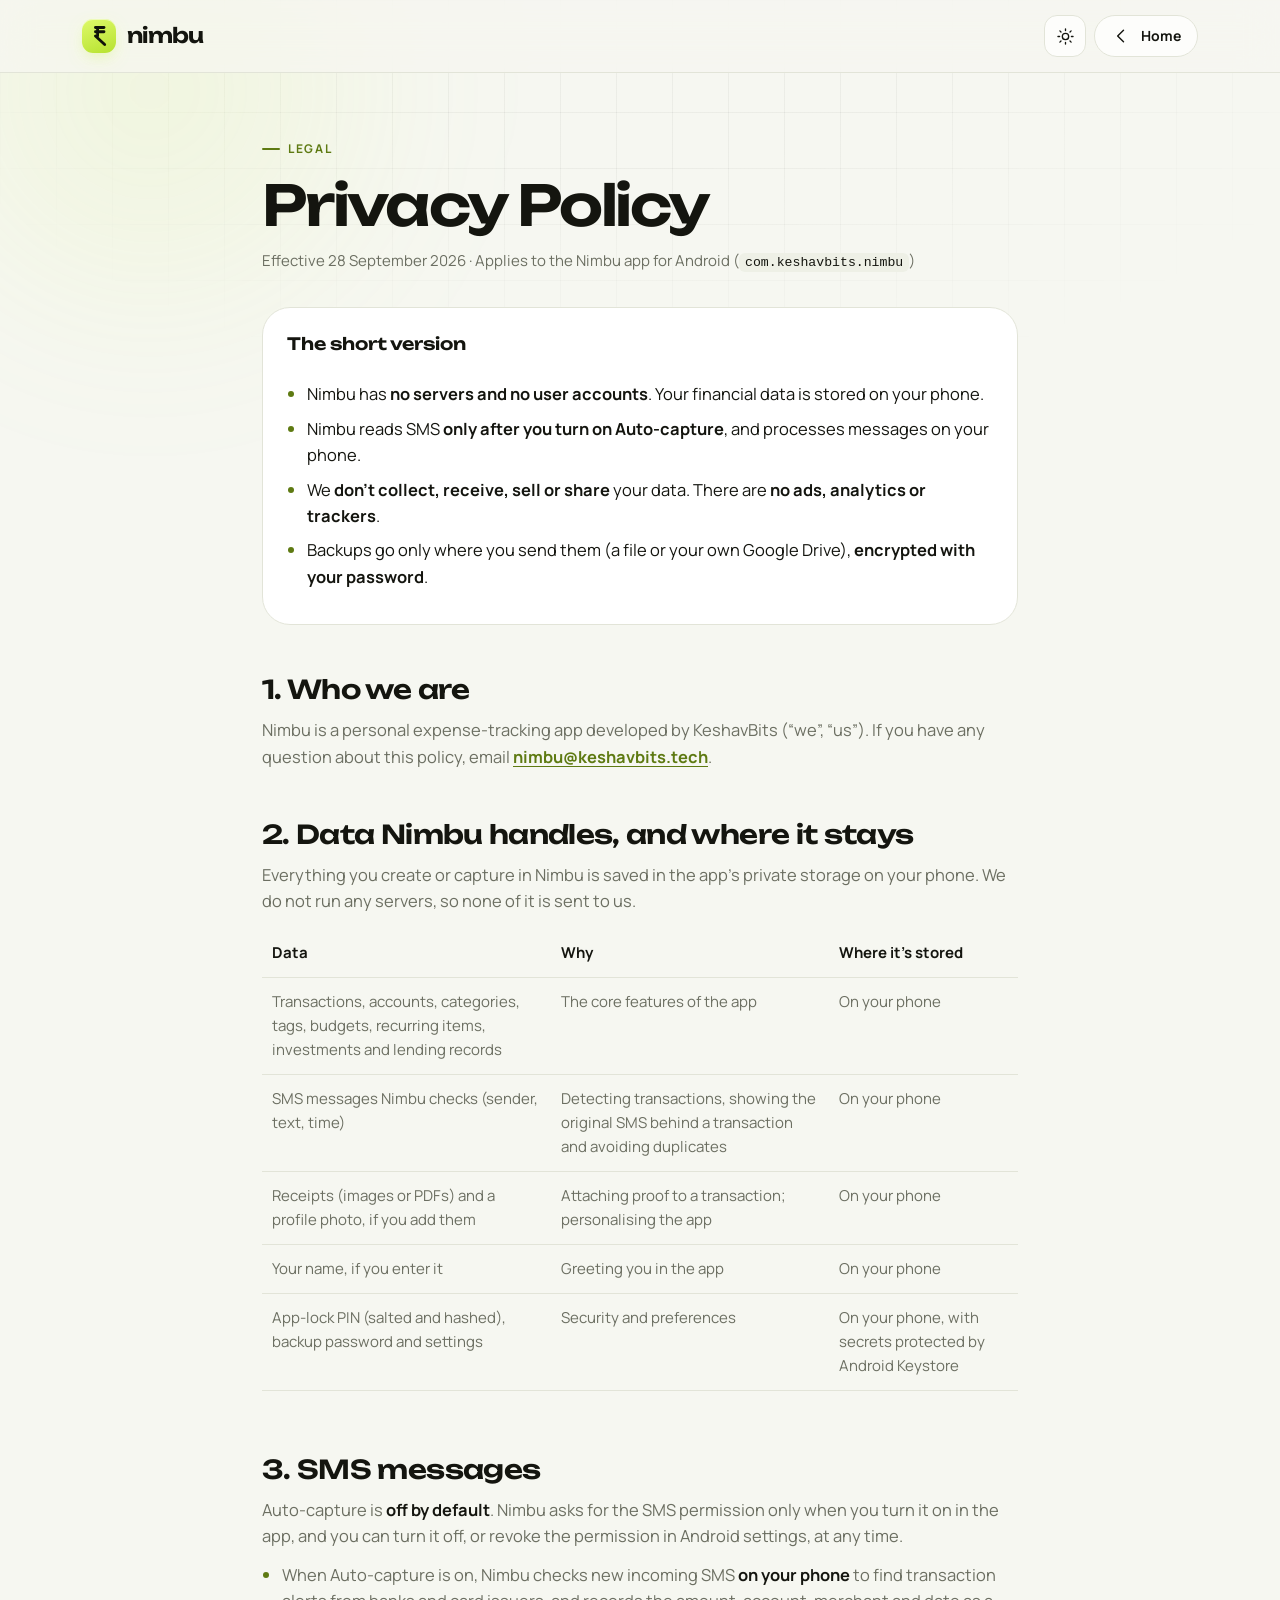
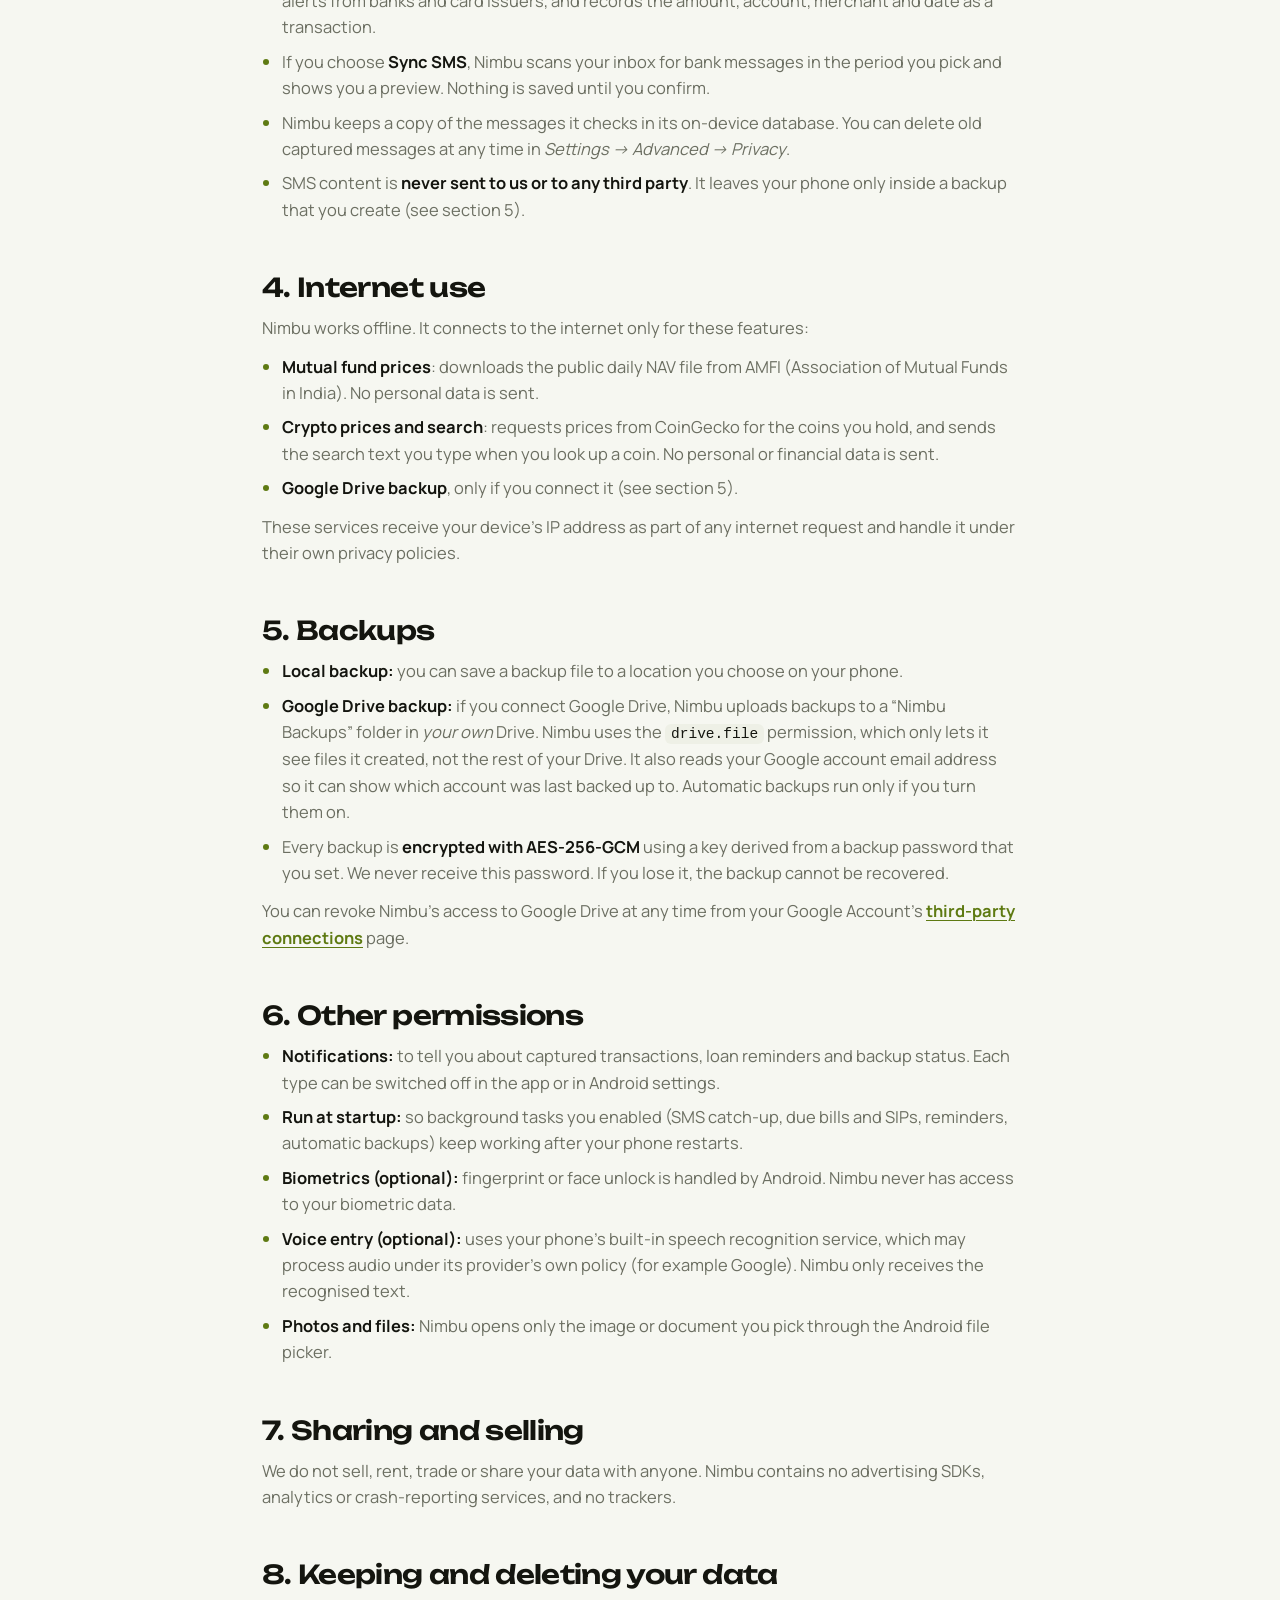
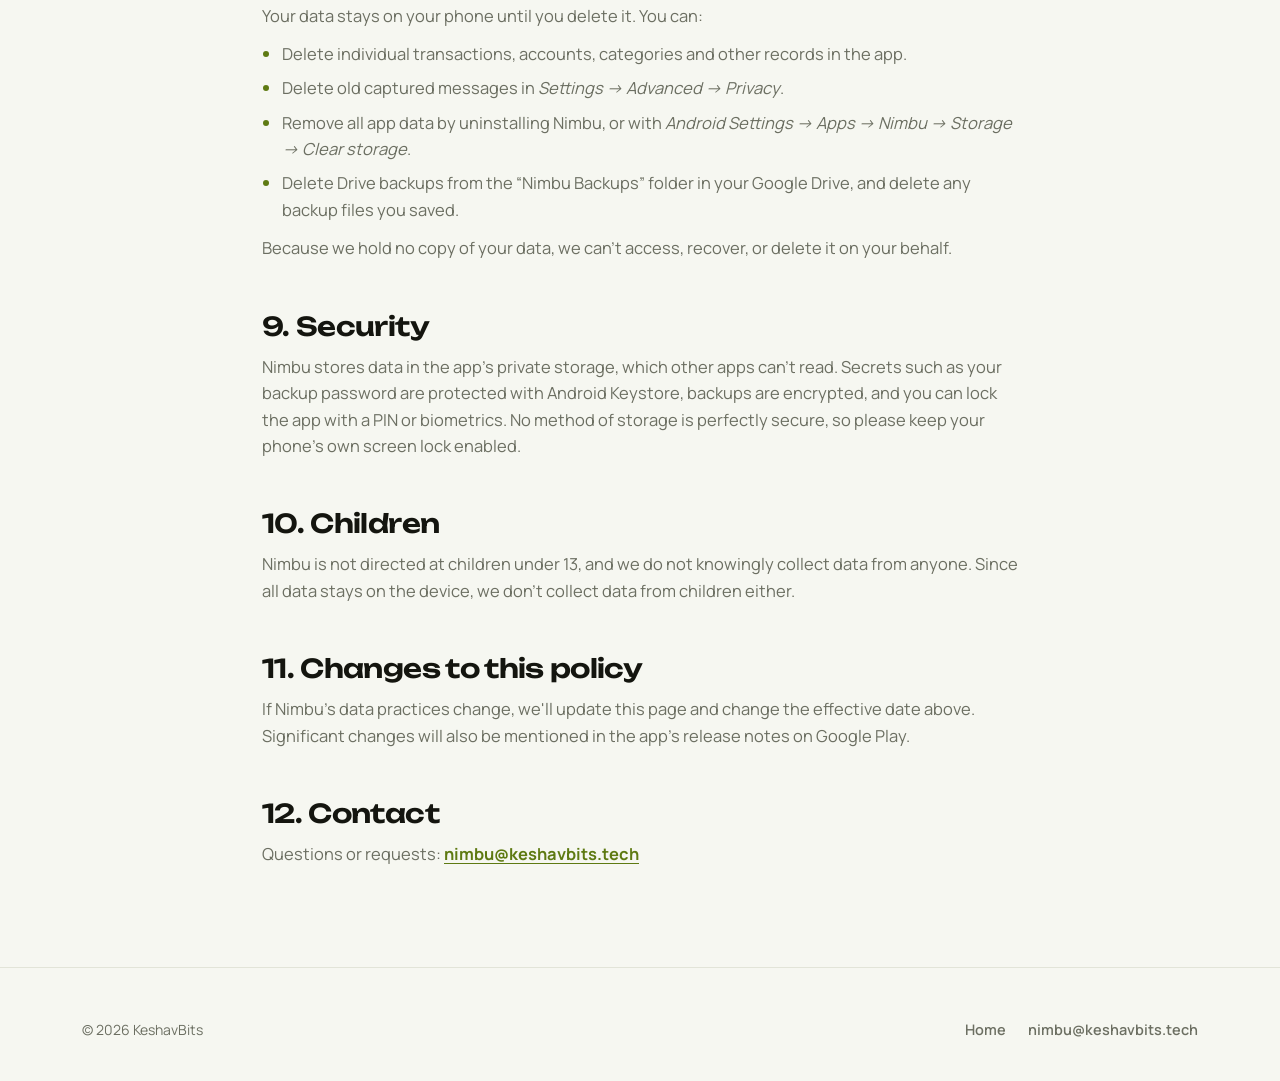
==== privacy/index.html @ 9fda2643 "Nimbu landing page and privacy policy Static Obsidian Lime site for nimbu.keshavbits.tech: animated " ====
<!doctype html>
<html lang="en">
<head>
  <meta charset="utf-8">
  <meta name="viewport" content="width=device-width, initial-scale=1, viewport-fit=cover">
  <title>Privacy Policy — Nimbu</title>
  <meta name="description" content="How the Nimbu expense tracker for Android handles your data: stored on your phone, no servers, no account, no ads or analytics.">
  <meta name="theme-color" content="#070708" media="(prefers-color-scheme: dark)">
  <meta name="theme-color" content="#f6f7f1" media="(prefers-color-scheme: light)">
  <link rel="canonical" href="https://nimbu.keshavbits.tech/privacy/">
  <link rel="icon" href="../assets/img/favicon.svg" type="image/svg+xml">
  <link rel="preload" href="../assets/fonts/unbounded.woff2" as="font" type="font/woff2" crossorigin>
  <link rel="preload" href="../assets/fonts/manrope.woff2" as="font" type="font/woff2" crossorigin>
  <script>try{var t=localStorage.getItem("nimbu-theme");if(t)document.documentElement.dataset.theme=t}catch(e){}</script>
  <link rel="stylesheet" href="../assets/css/site.css">
</head>
<body>
<svg width="0" height="0" style="position:absolute" aria-hidden="true">
  <defs>
    <symbol id="i-rupee" viewBox="31 25 46 62"><g stroke-width="8"><path d="M44 32h24"/><path d="M44 44h24"/><path d="M50 32v24"/><path d="M44 56l26 24"/></g></symbol>
    <symbol id="i-moon" viewBox="0 0 24 24"><path d="M20 14A8 8 0 1 1 10 4a6 6 0 0 0 10 10z"/></symbol>
    <symbol id="i-sun" viewBox="0 0 24 24"><circle cx="12" cy="12" r="4"/><path d="M12 2.5v2M12 19.5v2M4.9 4.9l1.4 1.4M17.7 17.7l1.4 1.4M2.5 12h2M19.5 12h2M4.9 19.1l1.4-1.4M17.7 6.3l1.4-1.4"/></symbol>
    <symbol id="i-back" viewBox="0 0 24 24"><path d="M15 5l-7 7 7 7"/></symbol>
  </defs>
</svg>
<div class="backdrop" aria-hidden="true"><div class="blob b1"></div></div>

<header class="nav scrolled" id="nav">
  <div class="wrap nav-inner">
    <a href="../" class="brand" aria-label="Nimbu home">
      <span class="brand-mark"><svg class="icon" style="color:#10130a"><use href="#i-rupee"/></svg></span>
      nimbu
    </a>
    <div class="nav-actions">
      <button class="icon-btn theme-toggle" id="themeToggle" aria-label="Switch colour theme">
        <svg class="icon i-moon"><use href="#i-moon"/></svg>
        <svg class="icon i-sun"><use href="#i-sun"/></svg>
      </button>
      <a href="../" class="btn btn-ghost nav-back" style="height:42px;padding:0 16px;font-size:14px"><svg class="icon"><use href="#i-back"/></svg>Home</a>
    </div>
  </div>
</header>

<main class="legal">
  <div class="wrap">
    <span class="eyebrow">Legal</span>
    <h1>Privacy Policy</h1>
    <p class="meta-line">Effective 28 September 2026 · Applies to the Nimbu app for Android (<code>com.keshavbits.nimbu</code>)</p>

    <div class="card summary">
      <strong style="font-family:var(--display);font-weight:600">The short version</strong>
      <ul>
        <li>Nimbu has <strong>no servers and no user accounts</strong>. Your financial data is stored on your phone.</li>
        <li>Nimbu reads SMS <strong>only after you turn on Auto-capture</strong>, and processes messages on your phone.</li>
        <li>We <strong>don't collect, receive, sell or share</strong> your data. There are <strong>no ads, analytics or trackers</strong>.</li>
        <li>Backups go only where you send them (a file or your own Google Drive), <strong>encrypted with your password</strong>.</li>
      </ul>
    </div>

    <h2>1. Who we are</h2>
    <p>Nimbu is a personal expense-tracking app developed by KeshavBits (“we”, “us”). If you have any question about this policy, email <a href="mailto:nimbu@keshavbits.tech">nimbu@keshavbits.tech</a>.</p>

    <h2>2. Data Nimbu handles, and where it stays</h2>
    <p>Everything you create or capture in Nimbu is saved in the app's private storage on your phone. We do not run any servers, so none of it is sent to us.</p>
    <div class="table-scroll">
      <table>
        <thead><tr><th>Data</th><th>Why</th><th>Where it's stored</th></tr></thead>
        <tbody>
          <tr><td>Transactions, accounts, categories, tags, budgets, recurring items, investments and lending records</td><td>The core features of the app</td><td>On your phone</td></tr>
          <tr><td>SMS messages Nimbu checks (sender, text, time)</td><td>Detecting transactions, showing the original SMS behind a transaction and avoiding duplicates</td><td>On your phone</td></tr>
          <tr><td>Receipts (images or PDFs) and a profile photo, if you add them</td><td>Attaching proof to a transaction; personalising the app</td><td>On your phone</td></tr>
          <tr><td>Your name, if you enter it</td><td>Greeting you in the app</td><td>On your phone</td></tr>
          <tr><td>App-lock PIN (salted and hashed), backup password and settings</td><td>Security and preferences</td><td>On your phone, with secrets protected by Android Keystore</td></tr>
        </tbody>
      </table>
    </div>

    <h2>3. SMS messages</h2>
    <p>Auto-capture is <strong>off by default</strong>. Nimbu asks for the SMS permission only when you turn it on in the app, and you can turn it off, or revoke the permission in Android settings, at any time.</p>
    <ul>
      <li>When Auto-capture is on, Nimbu checks new incoming SMS <strong>on your phone</strong> to find transaction alerts from banks and card issuers, and records the amount, account, merchant and date as a transaction.</li>
      <li>If you choose <strong>Sync SMS</strong>, Nimbu scans your inbox for bank messages in the period you pick and shows you a preview. Nothing is saved until you confirm.</li>
      <li>Nimbu keeps a copy of the messages it checks in its on-device database. You can delete old captured messages at any time in <em>Settings → Advanced → Privacy</em>.</li>
      <li>SMS content is <strong>never sent to us or to any third party</strong>. It leaves your phone only inside a backup that you create (see section 5).</li>
    </ul>

    <h2>4. Internet use</h2>
    <p>Nimbu works offline. It connects to the internet only for these features:</p>
    <ul>
      <li><strong>Mutual fund prices</strong>: downloads the public daily NAV file from AMFI (Association of Mutual Funds in India). No personal data is sent.</li>
      <li><strong>Crypto prices and search</strong>: requests prices from CoinGecko for the coins you hold, and sends the search text you type when you look up a coin. No personal or financial data is sent.</li>
      <li><strong>Google Drive backup</strong>, only if you connect it (see section 5).</li>
    </ul>
    <p>These services receive your device's IP address as part of any internet request and handle it under their own privacy policies.</p>

    <h2>5. Backups</h2>
    <ul>
      <li><strong>Local backup:</strong> you can save a backup file to a location you choose on your phone.</li>
      <li><strong>Google Drive backup:</strong> if you connect Google Drive, Nimbu uploads backups to a “Nimbu Backups” folder in <em>your own</em> Drive. Nimbu uses the <code>drive.file</code> permission, which only lets it see files it created, not the rest of your Drive. It also reads your Google account email address so it can show which account was last backed up to. Automatic backups run only if you turn them on.</li>
      <li>Every backup is <strong>encrypted with AES-256-GCM</strong> using a key derived from a backup password that you set. We never receive this password. If you lose it, the backup cannot be recovered.</li>
    </ul>
    <p>You can revoke Nimbu's access to Google Drive at any time from your Google Account's <a href="https://myaccount.google.com/connections" rel="noopener">third-party connections</a> page.</p>

    <h2>6. Other permissions</h2>
    <ul>
      <li><strong>Notifications:</strong> to tell you about captured transactions, loan reminders and backup status. Each type can be switched off in the app or in Android settings.</li>
      <li><strong>Run at startup:</strong> so background tasks you enabled (SMS catch-up, due bills and SIPs, reminders, automatic backups) keep working after your phone restarts.</li>
      <li><strong>Biometrics (optional):</strong> fingerprint or face unlock is handled by Android. Nimbu never has access to your biometric data.</li>
      <li><strong>Voice entry (optional):</strong> uses your phone's built-in speech recognition service, which may process audio under its provider's own policy (for example Google). Nimbu only receives the recognised text.</li>
      <li><strong>Photos and files:</strong> Nimbu opens only the image or document you pick through the Android file picker.</li>
    </ul>

    <h2>7. Sharing and selling</h2>
    <p>We do not sell, rent, trade or share your data with anyone. Nimbu contains no advertising SDKs, analytics or crash-reporting services, and no trackers.</p>

    <h2>8. Keeping and deleting your data</h2>
    <p>Your data stays on your phone until you delete it. You can:</p>
    <ul>
      <li>Delete individual transactions, accounts, categories and other records in the app.</li>
      <li>Delete old captured messages in <em>Settings → Advanced → Privacy</em>.</li>
      <li>Remove all app data by uninstalling Nimbu, or with <em>Android Settings → Apps → Nimbu → Storage → Clear storage</em>.</li>
      <li>Delete Drive backups from the “Nimbu Backups” folder in your Google Drive, and delete any backup files you saved.</li>
    </ul>
    <p>Because we hold no copy of your data, we can't access, recover, or delete it on your behalf.</p>

    <h2>9. Security</h2>
    <p>Nimbu stores data in the app's private storage, which other apps can't read. Secrets such as your backup password are protected with Android Keystore, backups are encrypted, and you can lock the app with a PIN or biometrics. No method of storage is perfectly secure, so please keep your phone's own screen lock enabled.</p>

    <h2>10. Children</h2>
    <p>Nimbu is not directed at children under 13, and we do not knowingly collect data from anyone. Since all data stays on the device, we don't collect data from children either.</p>

    <h2>11. Changes to this policy</h2>
    <p>If Nimbu's data practices change, we'll update this page and change the effective date above. Significant changes will also be mentioned in the app's release notes on Google Play.</p>

    <h2>12. Contact</h2>
    <p>Questions or requests: <a href="mailto:nimbu@keshavbits.tech">nimbu@keshavbits.tech</a></p>
  </div>
</main>

<footer class="footer" style="margin-top:60px">
  <div class="wrap footer-inner">
    <p>© 2026 KeshavBits</p>
    <div class="footer-links"><a href="../">Home</a><a href="mailto:nimbu@keshavbits.tech">nimbu@keshavbits.tech</a></div>
  </div>
</footer>
<script>
(() => {
  const root = document.documentElement, sys = matchMedia("(prefers-color-scheme: dark)");
  document.getElementById("themeToggle").addEventListener("click", () => {
    const next = (root.dataset.theme || (sys.matches ? "dark" : "light")) === "dark" ? "light" : "dark";
    root.dataset.theme = next;
    try { localStorage.setItem("nimbu-theme", next); } catch (e) {}
  });
})();
</script>
</body>
</html>
---- assets/css/site.css ----
/* Nimbu — Obsidian Lime site styles.
   Dark is the canonical identity (app prototype tokens); light is derived. */

@font-face {
  font-family: "Unbounded";
  src: url("../fonts/unbounded.woff2") format("woff2");
  font-weight: 200 900;
  font-display: swap;
}
@font-face {
  font-family: "Manrope";
  src: url("../fonts/manrope.woff2") format("woff2");
  font-weight: 200 800;
  font-display: swap;
}

/* ── Tokens ───────────────────────────────────────────────────────────── */
:root {
  color-scheme: dark;
  --bg: #070708;
  --bg-2: #0b0c0e;
  --surface: #131418;
  --surface-2: #1b1d23;
  --line: #262932;
  --text: #f3f4ee;
  --muted: #8b8e82;
  --faint: #5d5f57;
  --lime: #cbf24a;
  --lime-text: #cbf24a;
  --lime-grad-top: #def96a;
  --lime-grad-bottom: #b6e22f;
  --on-lime: #10130a;
  --income: #8ce01e;
  --expense: #ff6b57;
  --blue: #3b82f6;
  --amber: #f5b33c;
  --purple: #a78bfa;
  --teal: #2dd4bf;
  --pink: #f472b6;
  --green: #8ce01e;
  --indigo: #6366f1;
  --hero-ink: #0d0e10;
  --tile-top: #232630;
  --tile-bottom: #14151a;
  --card-glow: rgba(203, 242, 74, 0.08);
  --shadow: 0 30px 80px -30px rgba(0, 0, 0, 0.8);
  --grid-line: rgba(255, 255, 255, 0.035);
  --nav-bg: rgba(7, 7, 8, 0.72);

  --display: "Unbounded", ui-sans-serif, system-ui, sans-serif;
  --body: "Manrope", ui-sans-serif, system-ui, -apple-system, "Segoe UI", sans-serif;

  --r-sm: 12px;
  --r: 20px;
  --r-lg: 28px;
  --max: 1180px;
  --gutter: clamp(16px, 4vw, 32px);
  --ease: cubic-bezier(0.22, 1, 0.36, 1);
  --ease-in-out: cubic-bezier(0.65, 0, 0.35, 1);
}

@media (prefers-color-scheme: light) {
  :root:not([data-theme="dark"]) {
    color-scheme: light;
    --bg: #f6f7f1;
    --bg-2: #eff1e8;
    --surface: #ffffff;
    --surface-2: #eef0e6;
    --line: #e2e4d8;
    --text: #14150f;
    --muted: #6c6f62;
    --faint: #9a9c8e;
    --lime-text: #5e7a12;
    --income: #4c9a0f;
    --expense: #e5493a;
    --tile-top: #ffffff;
    --tile-bottom: #eef0e6;
    --card-glow: rgba(94, 122, 18, 0.07);
    --shadow: 0 30px 70px -34px rgba(40, 48, 20, 0.35);
    --grid-line: rgba(20, 21, 15, 0.045);
    --nav-bg: rgba(246, 247, 241, 0.78);
  }
}
:root[data-theme="light"] {
  color-scheme: light;
  --bg: #f6f7f1;
  --bg-2: #eff1e8;
  --surface: #ffffff;
  --surface-2: #eef0e6;
  --line: #e2e4d8;
  --text: #14150f;
  --muted: #6c6f62;
  --faint: #9a9c8e;
  --lime-text: #5e7a12;
  --income: #4c9a0f;
  --expense: #e5493a;
  --tile-top: #ffffff;
  --tile-bottom: #eef0e6;
  --card-glow: rgba(94, 122, 18, 0.07);
  --shadow: 0 30px 70px -34px rgba(40, 48, 20, 0.35);
  --grid-line: rgba(20, 21, 15, 0.045);
  --nav-bg: rgba(246, 247, 241, 0.78);
}

/* ── Base ─────────────────────────────────────────────────────────────── */
*, *::before, *::after { box-sizing: border-box; }
html { -webkit-text-size-adjust: 100%; scroll-behavior: smooth; scroll-padding-top: 84px; }
body {
  margin: 0;
  background: var(--bg);
  color: var(--text);
  font-family: var(--body);
  font-size: 17px;
  line-height: 1.6;
  -webkit-font-smoothing: antialiased;
  -moz-osx-font-smoothing: grayscale;
  overflow-x: hidden;
  transition: background-color .4s var(--ease), color .4s var(--ease);
}
img, svg { display: block; max-width: 100%; }
a { color: inherit; text-decoration: none; }
button { font: inherit; color: inherit; background: none; border: 0; cursor: pointer; padding: 0; }
:focus-visible { outline: 2px solid var(--lime); outline-offset: 3px; border-radius: 8px; }
::selection { background: var(--lime); color: var(--on-lime); }

.icon { width: 1em; height: 1em; fill: none; stroke: currentColor; stroke-width: 1.7; stroke-linecap: round; stroke-linejoin: round; flex: none; }
.num { font-variant-numeric: tabular-nums; font-feature-settings: "tnum"; }
.sr-only { position: absolute; width: 1px; height: 1px; overflow: hidden; clip: rect(0 0 0 0); white-space: nowrap; }

.wrap { width: 100%; max-width: var(--max); margin: 0 auto; padding: 0 var(--gutter); }

h1, h2, h3 { font-family: var(--display); font-weight: 600; letter-spacing: -0.03em; line-height: 1.08; margin: 0; }
h2 { font-size: clamp(30px, 4.6vw, 54px); }
h3 { font-size: clamp(18px, 1.7vw, 21px); letter-spacing: -0.02em; line-height: 1.25; }
p { margin: 0; }
.lede { color: var(--muted); font-size: clamp(16px, 1.5vw, 19px); max-width: 60ch; }
.accent { color: var(--lime-text); }

.eyebrow {
  display: inline-flex; align-items: center; gap: 8px;
  font-size: 12px; font-weight: 700; letter-spacing: .14em; text-transform: uppercase;
  color: var(--lime-text);
}
.eyebrow::before { content: ""; width: 18px; height: 2px; border-radius: 2px; background: currentColor; }

.section { position: relative; padding: clamp(80px, 11vw, 150px) 0; }
.section-head { display: grid; gap: 18px; margin-bottom: clamp(40px, 6vw, 72px); max-width: 760px; }
.section-head.center { margin-left: auto; margin-right: auto; text-align: center; justify-items: center; }

/* Ambient backdrop */
.backdrop { position: fixed; inset: 0; z-index: -1; pointer-events: none; overflow: hidden; }
.backdrop::before {
  content: ""; position: absolute; inset: 0;
  background-image: linear-gradient(var(--grid-line) 1px, transparent 1px), linear-gradient(90deg, var(--grid-line) 1px, transparent 1px);
  background-size: 56px 56px;
  mask-image: radial-gradient(ellipse 80% 60% at 50% 0%, #000 30%, transparent 75%);
}
.blob { position: absolute; border-radius: 50%; filter: blur(90px); opacity: .5; will-change: transform; }
.blob.b1 { width: 620px; height: 620px; left: -160px; top: -220px; background: radial-gradient(circle, rgba(203,242,74,.30), transparent 65%); animation: drift1 22s var(--ease-in-out) infinite alternate; }
.blob.b2 { width: 520px; height: 520px; right: -180px; top: 120px; background: radial-gradient(circle, rgba(140,224,30,.18), transparent 65%); animation: drift2 26s var(--ease-in-out) infinite alternate; }
:root[data-theme="light"] .blob { opacity: .55; }
@keyframes drift1 { to { transform: translate(120px, 80px) scale(1.1); } }
@keyframes drift2 { to { transform: translate(-100px, 140px) scale(.92); } }

/* ── Buttons ──────────────────────────────────────────────────────────── */
.btn {
  position: relative; display: inline-flex; align-items: center; justify-content: center; gap: 10px;
  height: 54px; padding: 0 26px; border-radius: 999px;
  font-weight: 700; font-size: 16px; white-space: nowrap;
  transition: transform .35s var(--ease), box-shadow .35s var(--ease), background-color .3s, border-color .3s;
}
.btn .icon { font-size: 20px; }
.btn-primary {
  background: linear-gradient(180deg, var(--lime-grad-top), var(--lime-grad-bottom));
  color: var(--on-lime);
  box-shadow: 0 10px 30px -10px rgba(203, 242, 74, .55), inset 0 1px 0 rgba(255,255,255,.5);
}
.btn-primary:hover { transform: translateY(-2px); box-shadow: 0 18px 44px -12px rgba(203, 242, 74, .7), inset 0 1px 0 rgba(255,255,255,.5); }
.btn-ghost { border: 1px solid var(--line); background: color-mix(in srgb, var(--surface) 70%, transparent); }
.btn-ghost:hover { border-color: color-mix(in srgb, var(--lime) 50%, var(--line)); transform: translateY(-2px); }

.play-badge { height: 60px; padding: 0 22px 0 18px; gap: 12px; text-align: left; }
.play-badge .pb-text { display: grid; line-height: 1.1; }
.play-badge .pb-small { font-size: 11px; font-weight: 600; letter-spacing: .06em; text-transform: uppercase; opacity: .72; }
.play-badge .pb-big { font-family: var(--display); font-size: 16px; font-weight: 600; letter-spacing: -.01em; }
.play-badge .icon { font-size: 26px; stroke-width: 1.5; }

/* ── Nav ──────────────────────────────────────────────────────────────── */
.nav {
  position: fixed; inset: 0 0 auto 0; z-index: 50;
  transition: background-color .35s, border-color .35s, backdrop-filter .35s;
  border-bottom: 1px solid transparent;
}
.nav.scrolled { background: var(--nav-bg); backdrop-filter: saturate(160%) blur(18px); -webkit-backdrop-filter: saturate(160%) blur(18px); border-color: var(--line); }
.nav-inner { height: 72px; display: flex; align-items: center; justify-content: space-between; gap: 16px; }
.brand { display: inline-flex; align-items: center; gap: 11px; font-family: var(--display); font-weight: 600; font-size: 21px; letter-spacing: -.03em; }
.brand-mark { width: 34px; height: 34px; border-radius: 11px; display: grid; place-items: center; background: linear-gradient(160deg, var(--lime-grad-top), var(--lime-grad-bottom)); box-shadow: 0 6px 18px -6px rgba(203,242,74,.6), inset 0 1px 0 rgba(255,255,255,.55); }
.brand-mark svg { width: 22px; height: 22px; }
.nav-links { display: flex; align-items: center; gap: 6px; }
.nav-links a { padding: 8px 14px; border-radius: 999px; color: var(--muted); font-weight: 600; font-size: 15px; transition: color .25s, background-color .25s; }
.nav-links a:hover { color: var(--text); background: var(--surface); }
.nav-actions { display: flex; align-items: center; gap: 8px; }
.icon-btn { width: 42px; height: 42px; border-radius: 13px; display: grid; place-items: center; border: 1px solid var(--line); background: color-mix(in srgb, var(--surface) 70%, transparent); transition: border-color .25s, transform .25s var(--ease); }
.icon-btn:hover { border-color: color-mix(in srgb, var(--lime) 45%, var(--line)); }
.icon-btn .icon { font-size: 19px; }
.theme-toggle .i-sun { display: none; }
:root[data-theme="light"] .theme-toggle .i-sun { display: block; }
:root[data-theme="light"] .theme-toggle .i-moon { display: none; }
@media (prefers-color-scheme: light) {
  :root:not([data-theme="dark"]) .theme-toggle .i-sun { display: block; }
  :root:not([data-theme="dark"]) .theme-toggle .i-moon { display: none; }
}
.nav-cta { height: 42px; padding: 0 18px; font-size: 14px; }
.menu-btn { display: none; }
.mobile-menu {
  position: fixed; inset: 72px 0 auto 0; z-index: 49;
  background: var(--nav-bg); backdrop-filter: blur(20px); -webkit-backdrop-filter: blur(20px);
  border-bottom: 1px solid var(--line);
  padding: 8px var(--gutter) 22px;
  display: grid; gap: 4px;
  transform: translateY(-12px); opacity: 0; visibility: hidden;
  transition: transform .35s var(--ease), opacity .3s, visibility 0s .35s;
}
.mobile-menu.open { transform: none; opacity: 1; visibility: visible; transition: transform .35s var(--ease), opacity .3s; }
.mobile-menu a { padding: 14px 4px; font-family: var(--display); font-size: 20px; font-weight: 500; border-bottom: 1px solid var(--line); }
.mobile-menu a:last-child { border: 0; }

/* ── Hero ─────────────────────────────────────────────────────────────── */
.hero { position: relative; overflow-x: clip; padding: clamp(120px, 16vw, 170px) 0 clamp(60px, 8vw, 110px); }
.hero-grid { display: grid; grid-template-columns: 1.15fr .85fr; gap: clamp(32px, 5vw, 72px); align-items: center; }
.hero-copy { display: grid; gap: 26px; justify-items: start; }
.pill {
  display: inline-flex; align-items: center; gap: 10px;
  padding: 6px 14px 6px 6px; border-radius: 999px;
  border: 1px solid var(--line); background: color-mix(in srgb, var(--surface) 75%, transparent);
  font-size: 14px; font-weight: 600; color: var(--muted);
}
.pill b { display: inline-flex; align-items: center; gap: 6px; padding: 4px 10px; border-radius: 999px; background: var(--lime); color: var(--on-lime); font-size: 12px; letter-spacing: .03em; }
.pulse-dot { width: 7px; height: 7px; border-radius: 50%; background: var(--on-lime); position: relative; }
.pulse-dot::after { content: ""; position: absolute; inset: 0; border-radius: 50%; background: var(--on-lime); animation: ping 1.8s var(--ease) infinite; }
@keyframes ping { 0% { transform: scale(1); opacity: .7; } 100% { transform: scale(2.6); opacity: 0; } }

.hero h1 { font-size: clamp(38px, 5.4vw, 70px); letter-spacing: -0.045em; line-height: 1.02; }
.hero h1 .line { display: block; overflow: hidden; padding-bottom: .06em; }
.hero h1 .line > span { display: inline-block; transform: translateY(105%); animation: rise 1s var(--ease) forwards; }
.hero h1 .line:nth-child(2) > span { animation-delay: .1s; }
.hero h1 .line:nth-child(3) > span { animation-delay: .2s; }
@keyframes rise { to { transform: none; } }
.hl {
  position: relative; color: var(--on-lime); padding: 0 .12em; margin: 0 -.04em; white-space: nowrap;
  background: linear-gradient(180deg, var(--lime-grad-top), var(--lime-grad-bottom)) no-repeat;
  background-size: 0% 100%; border-radius: .14em;
  animation: hl-sweep .9s .75s var(--ease) forwards;
  color: var(--text);
}
@keyframes hl-sweep { to { background-size: 100% 100%; color: var(--on-lime); } }
.hero .lede { font-size: clamp(17px, 1.6vw, 20px); }
.fade-up { opacity: 0; transform: translateY(18px); animation: fadeUp .9s var(--ease) forwards; }
.d1 { animation-delay: .35s; } .d2 { animation-delay: .5s; } .d3 { animation-delay: .65s; } .d4 { animation-delay: .8s; }
@keyframes fadeUp { to { opacity: 1; transform: none; } }
.hero-ctas { display: flex; flex-wrap: wrap; gap: 12px; }
.trust { display: flex; flex-wrap: wrap; gap: 10px 22px; color: var(--muted); font-size: 14px; font-weight: 600; }
.trust span { display: inline-flex; align-items: center; gap: 8px; }
.trust .icon { color: var(--lime-text); font-size: 17px; }

/* Hero stage */
.stage { position: relative; display: grid; place-items: center; min-height: 640px; perspective: 1400px; }
.stage-glow { position: absolute; width: 90%; aspect-ratio: 1; border-radius: 50%; background: radial-gradient(circle, rgba(203,242,74,.28), rgba(203,242,74,.06) 45%, transparent 68%); filter: blur(10px); animation: breathe 6s var(--ease-in-out) infinite; }
@keyframes breathe { 50% { transform: scale(1.07); opacity: .8; } }
.ring { position: absolute; border-radius: 50%; border: 1px dashed color-mix(in srgb, var(--lime) 22%, transparent); }
.ring.r1 { width: 104%; aspect-ratio: 1; animation: spin 60s linear infinite; }
.ring.r2 { width: 78%; aspect-ratio: 1; border-style: solid; border-color: color-mix(in srgb, var(--lime) 10%, transparent); }
@keyframes spin { to { transform: rotate(360deg); } }

/* ── Phone frame ──────────────────────────────────────────────────────── */
.phone {
  --pw: 318px;
  position: relative; width: var(--pw); aspect-ratio: 9 / 19.5;
  border-radius: calc(var(--pw) * .15);
  padding: calc(var(--pw) * .032);
  background: linear-gradient(145deg, #2a2d35, #0c0d10 40%, #1e2026);
  box-shadow: 0 0 0 1px rgba(255,255,255,.08), inset 0 0 0 1px rgba(255,255,255,.05), 0 50px 100px -30px rgba(0,0,0,.75), 0 30px 60px -40px rgba(203,242,74,.35);
}
.phone::before { /* side button */
  content: ""; position: absolute; right: -3px; top: 22%; width: 3px; height: 9%; border-radius: 0 3px 3px 0; background: #25272e;
}
.screen { position: relative; width: 100%; height: 100%; border-radius: calc(var(--pw) * .12); overflow: hidden; background: #070708; isolation: isolate; }
.screen img { width: 100%; height: 100%; object-fit: cover; object-position: top; }
.cam { position: absolute; top: 2.1%; left: 50%; width: 3.4%; aspect-ratio: 1; transform: translateX(-50%); border-radius: 50%; background: #000; box-shadow: 0 0 0 2px #111; z-index: 20; }

/* The live app mock inside the hero phone — always the dark app look */
.app {
  --a-bg: #070708; --a-surface: #131418; --a-surface2: #1b1d23; --a-line: #262932; --a-text: #f3f4ee; --a-muted: #8b8e82;
  position: absolute; inset: 0; color: var(--a-text); background: var(--a-bg);
  font-family: var(--body); font-size: 12px; line-height: 1.35;
  padding: 44px 14px 0; display: flex; flex-direction: column; gap: 10px;
}
.app > * { flex-shrink: 0; }
.app-status { position: absolute; top: 0; left: 0; right: 0; height: 36px; padding: 0 22px; display: flex; align-items: center; justify-content: space-between; font-size: 11px; font-weight: 700; }
.app-status .sb-icons { display: flex; gap: 5px; align-items: center; }
.app-status .icon { font-size: 13px; }
.app-head { display: flex; align-items: center; justify-content: space-between; }
.app-head small { display: block; color: var(--a-muted); font-size: 10.5px; font-weight: 600; }
.app-head strong { font-family: var(--display); font-size: 15px; font-weight: 600; letter-spacing: -.02em; }
.app-avatar { width: 32px; height: 32px; border-radius: 50%; display: grid; place-items: center; font-family: var(--display); font-weight: 700; font-size: 13px; color: #10130a; background: linear-gradient(160deg, #def96a, #a9ce2a); }
.app-hero {
  position: relative; overflow: hidden; border-radius: 20px; padding: 14px 14px 16px;
  background: radial-gradient(120% 90% at 100% 0%, rgba(203,242,74,.35), transparent 55%), #0d0e10;
  border: 1px solid rgba(203,242,74,.18);
}
.app-hero .ah-top { display: flex; justify-content: space-between; align-items: center; }
.app-hero .ah-label { font-size: 9.5px; font-weight: 800; letter-spacing: .12em; color: rgba(243,244,238,.6); }
.app-seg { display: flex; gap: 2px; padding: 2px; border-radius: 999px; background: rgba(255,255,255,.07); font-size: 9px; font-weight: 800; }
.app-seg span { padding: 3px 7px; border-radius: 999px; color: rgba(243,244,238,.55); }
.app-seg span.on { background: #cbf24a; color: #10130a; }
.app-hero .ah-amt { font-family: var(--display); font-weight: 600; font-size: 28px; letter-spacing: -.03em; margin-top: 8px; color: #cbf24a; }
.app-hero .ah-sub { font-size: 10px; color: rgba(243,244,238,.55); margin-top: 2px; }
.app-hero .ah-sub b { color: #8ce01e; }
.app-tiles { display: grid; grid-template-columns: 1fr 1fr; gap: 8px; }
.app-tile { border-radius: 16px; background: var(--a-surface); padding: 10px 11px; border: 1px solid var(--a-line); }
.app-tile small { display: block; font-size: 9.5px; color: var(--a-muted); font-weight: 700; }
.app-tile strong { font-family: var(--display); font-size: 14px; font-weight: 600; letter-spacing: -.02em; }
.app-tile.inc strong { color: #8ce01e; }
.app-section { display: flex; justify-content: space-between; align-items: baseline; margin-top: 2px; }
.app-section b { font-family: var(--display); font-weight: 600; font-size: 12.5px; }
.app-section span { color: #cbf24a; font-size: 10.5px; font-weight: 700; }
.app-list { border-radius: 18px; background: var(--a-surface); border: 1px solid var(--a-line); padding: 2px 10px; }
.row-wrap { display: grid; grid-template-rows: 1fr; transition: grid-template-rows .6s var(--ease); }
.row-wrap.entering { grid-template-rows: 0fr; }
.row-wrap.leaving { grid-template-rows: 0fr; }
.row-wrap > .app-row { overflow: hidden; min-height: 0; }
.app-row { display: flex; align-items: center; gap: 10px; padding: 9px 0; border-bottom: 1px solid var(--a-line); transition: background-color .8s, opacity .5s; }
.row-wrap:last-child .app-row { border-bottom: 0; }
.row-wrap.leaving .app-row { opacity: 0; }
.row-wrap.fresh .app-row { animation: rowFlash 1.8s var(--ease); }
@keyframes rowFlash { 0%, 30% { background: rgba(203,242,74,.10); } 100% { background: transparent; } }
.app-row .meta { flex: 1; min-width: 0; }
.app-row .meta b { display: block; font-size: 12px; font-weight: 700; white-space: nowrap; overflow: hidden; text-overflow: ellipsis; }
.app-row .meta small { display: flex; align-items: center; gap: 5px; color: var(--a-muted); font-size: 10px; margin-top: 2px; }
.app-row .amt { text-align: right; font-family: var(--display); font-weight: 600; font-size: 12px; letter-spacing: -.02em; }
.app-row .amt small { display: block; font-family: var(--body); color: var(--a-muted); font-size: 9.5px; font-weight: 600; letter-spacing: 0; margin-top: 2px; }
.amt.exp { color: var(--a-text); }
.amt.inc { color: #8ce01e; }
.auto-badge { display: inline-flex; align-items: center; gap: 3px; padding: 1px 5px; border-radius: 6px; background: rgba(203,242,74,.14); color: #cbf24a; font-size: 8.5px; font-weight: 800; letter-spacing: .04em; }
.auto-badge .icon { font-size: 9px; stroke-width: 2.2; }
.app-nav { margin-top: auto; height: 58px; display: grid; grid-template-columns: repeat(5, 1fr); align-items: center; border-top: 1px solid var(--a-line); background: #070708; margin-left: -14px; margin-right: -14px; padding: 0 6px 6px; }
.app-nav span { display: grid; justify-items: center; gap: 2px; color: #5d5f57; font-size: 8.5px; font-weight: 700; }
.app-nav span.on { color: #cbf24a; }
.app-nav .icon { font-size: 16px; }
.app-nav .fab { width: 40px; height: 40px; border-radius: 14px; place-items: center; place-self: center; color: #10130a; background: linear-gradient(180deg, #def96a, #b6e22f); box-shadow: 0 8px 20px -6px rgba(203,242,74,.7); transform: translateY(-10px); }
.app-nav .fab .icon { font-size: 20px; stroke-width: 2.2; }

/* SMS notification that drops in */
.notif {
  position: absolute; left: 10px; right: 10px; top: 34px; z-index: 10;
  border-radius: 18px; padding: 10px 12px;
  background: rgba(38, 41, 50, .82); backdrop-filter: blur(14px); -webkit-backdrop-filter: blur(14px);
  border: 1px solid rgba(255,255,255,.08);
  box-shadow: 0 16px 36px -12px rgba(0,0,0,.8);
  color: #f3f4ee; font-size: 11px; line-height: 1.4;
  transform: translateY(-140%); opacity: 0;
}
.notif.show { animation: notifIn .7s var(--ease) forwards; }
.notif.absorb { animation: notifOut .7s var(--ease-in-out) forwards; }
@keyframes notifIn { from { transform: translateY(-140%); opacity: 0; } to { transform: none; opacity: 1; } }
@keyframes notifOut { 0% { transform: none; opacity: 1; filter: none; } 100% { transform: translateY(var(--absorb-y, 240px)) scale(.6); opacity: 0; filter: blur(4px); } }
.notif-head { display: flex; align-items: center; gap: 7px; font-size: 10px; color: rgba(243,244,238,.62); font-weight: 700; margin-bottom: 3px; }
.notif-app { width: 16px; height: 16px; border-radius: 5px; display: grid; place-items: center; background: #3b82f6; color: #fff; }
.notif-app .icon { font-size: 10px; stroke-width: 2.2; }
.notif-head time { margin-left: auto; font-weight: 600; }
.notif b { font-weight: 800; }
.notif .body { color: rgba(243,244,238,.86); display: -webkit-box; -webkit-line-clamp: 3; -webkit-box-orient: vertical; overflow: hidden; }
.scan-line { position: absolute; left: 0; right: 0; height: 2px; top: 0; background: linear-gradient(90deg, transparent, #cbf24a, transparent); opacity: 0; box-shadow: 0 0 12px #cbf24a; }
.notif.scanning .scan-line { animation: scan 0.9s var(--ease-in-out) forwards; }
@keyframes scan { 0% { top: 0; opacity: 0; } 15% { opacity: 1; } 85% { opacity: 1; } 100% { top: 100%; opacity: 0; } }
.notif .tok { border-radius: 4px; transition: background-color .3s, color .3s, box-shadow .3s; }
.notif.scanning .tok.t-amt { background: rgba(203,242,74,.22); color: #cbf24a; box-shadow: 0 0 0 2px rgba(203,242,74,.22); }
.notif.scanning .tok.t-acc { background: rgba(59,130,246,.25); color: #9cc2ff; box-shadow: 0 0 0 2px rgba(59,130,246,.25); transition-delay: .2s; }
.notif.scanning .tok.t-who { background: rgba(245,179,60,.25); color: #ffd48a; box-shadow: 0 0 0 2px rgba(245,179,60,.25); transition-delay: .4s; }

/* Glossy candy tile (app GlossyTile) */
.tile {
  --t: var(--lime); --s: 38px;
  position: relative; flex: none; width: var(--s); height: var(--s); border-radius: calc(var(--s) * .33);
  display: grid; place-items: center; color: #fff; overflow: hidden;
  background: linear-gradient(135deg, color-mix(in srgb, var(--t) 62%, #101116), color-mix(in srgb, var(--t) 20%, #101116));
  box-shadow: 0 5px 16px -5px color-mix(in srgb, var(--t) 70%, transparent);
}
.tile::after { content: ""; position: absolute; inset: 0; background: linear-gradient(180deg, rgba(255,255,255,.22), transparent 50%, rgba(0,0,0,.22)); }
.tile .icon { position: relative; z-index: 1; font-size: calc(var(--s) * .48); }
.tile.sm { --s: 30px; }
.tile.lg { --s: 50px; }
.tile.xl { --s: 60px; }

/* Floating chips around the hero phone */
.float {
  position: absolute; z-index: 5;
  display: flex; align-items: center; gap: 10px;
  padding: 10px 14px 10px 10px; border-radius: 18px;
  background: color-mix(in srgb, var(--surface) 88%, transparent);
  border: 1px solid var(--line);
  backdrop-filter: blur(14px); -webkit-backdrop-filter: blur(14px);
  box-shadow: var(--shadow);
  font-size: 13px; font-weight: 600; white-space: nowrap;
  opacity: 0; animation: fadeUp .9s var(--ease) forwards;
}
.float small { display: block; color: var(--muted); font-size: 11px; font-weight: 600; }
.float b { font-weight: 800; }
.float-inner { display: flex; align-items: center; gap: 10px; animation: bob 6s var(--ease-in-out) infinite; }
@keyframes bob { 50% { transform: translateY(-8px); } }
.float.f1 { top: 3%; left: calc(50% - 310px); animation-delay: 1.1s; }
.float.f2 { top: 78%; left: calc(50% + 110px); animation-delay: 1.3s; }
.float.f2 .float-inner { animation-delay: -2s; }
.float.f3 { top: 50%; left: calc(50% - 330px); animation-delay: 1.5s; }
.float.f3 .float-inner { animation-delay: -4s; }
.mini-donut { width: 38px; height: 38px; }

/* ── Bank marquee ─────────────────────────────────────────────────────── */
.banks { padding: 10px 0 30px; }
.banks-label { text-align: center; color: var(--muted); font-size: 13px; font-weight: 700; letter-spacing: .12em; text-transform: uppercase; margin-bottom: 22px; }
.banks-label b { color: var(--lime-text); }
.marquee { position: relative; overflow: hidden; mask-image: linear-gradient(90deg, transparent, #000 12%, #000 88%, transparent); -webkit-mask-image: linear-gradient(90deg, transparent, #000 12%, #000 88%, transparent); }
.marquee-track { display: flex; gap: 12px; width: max-content; animation: marquee 60s linear infinite; }
.marquee.rev .marquee-track { animation-direction: reverse; animation-duration: 70s; }
.marquee + .marquee { margin-top: 12px; }
.marquee:hover .marquee-track { animation-play-state: paused; }
.bank-chip { display: inline-flex; align-items: center; gap: 10px; padding: 11px 18px; border-radius: 999px; border: 1px solid var(--line); background: var(--surface); font-weight: 700; font-size: 15px; color: var(--muted); white-space: nowrap; }
.bank-chip::before { content: ""; width: 7px; height: 7px; border-radius: 50%; background: var(--lime); opacity: .8; }
@keyframes marquee { to { transform: translateX(-50%); } }

/* ── Reveal on scroll ─────────────────────────────────────────────────── */
.reveal { opacity: 0; transform: translateY(34px); transition: opacity 1s var(--ease), transform 1s var(--ease); transition-delay: var(--delay, 0s); }
.reveal.in { opacity: 1; transform: none; }
.reveal.scale { transform: translateY(24px) scale(.96); }
.reveal.scale.in { transform: none; }

/* ── Cards ────────────────────────────────────────────────────────────── */
.card {
  position: relative; overflow: hidden; border-radius: var(--r-lg);
  background: var(--surface); border: 1px solid var(--line);
  transition: border-color .4s, transform .5s var(--ease), box-shadow .5s var(--ease);
}
.card::before { /* cursor spotlight */
  content: ""; position: absolute; inset: 0; pointer-events: none; opacity: 0; transition: opacity .4s;
  background: radial-gradient(420px circle at var(--mx, 50%) var(--my, 50%), var(--card-glow), transparent 60%);
}
.card:hover::before { opacity: 1; }
.card:hover { border-color: color-mix(in srgb, var(--lime) 28%, var(--line)); }

/* ── How it works ─────────────────────────────────────────────────────── */
.steps { position: relative; display: grid; grid-template-columns: repeat(3, 1fr); gap: 20px; }
.steps-line { position: absolute; left: 8%; right: 8%; top: 50px; height: 2px; z-index: 0; }
.steps-line svg { width: 100%; height: 2px; overflow: visible; }
.steps-line .base { stroke: var(--line); }
.steps-line .prog { stroke: var(--lime); stroke-dasharray: 1; stroke-dashoffset: calc(1 - var(--p, 0)); filter: drop-shadow(0 0 6px var(--lime)); }
.step { position: relative; z-index: 1; padding: 26px; display: grid; gap: 16px; align-content: start; }
.step-num { width: 48px; height: 48px; border-radius: 16px; display: grid; place-items: center; font-family: var(--display); font-weight: 700; font-size: 18px; color: var(--muted); background: var(--surface-2); border: 1px solid var(--line); transition: background .5s var(--ease), color .5s, box-shadow .5s, border-color .5s; }
.step.lit .step-num { background: linear-gradient(180deg, var(--lime-grad-top), var(--lime-grad-bottom)); color: var(--on-lime); border-color: transparent; box-shadow: 0 10px 26px -8px rgba(203,242,74,.6); }
.step p { color: var(--muted); font-size: 15.5px; }
.step-visual { margin-top: 6px; border-radius: 18px; background: var(--bg-2); border: 1px solid var(--line); padding: 14px; min-height: 150px; display: grid; align-content: center; gap: 10px; font-size: 13px; }
.sms-bubble { border-radius: 16px 16px 16px 4px; background: var(--surface-2); padding: 11px 13px; line-height: 1.45; color: var(--text); }
.sms-from { display: flex; align-items: center; gap: 7px; font-size: 11.5px; color: var(--muted); font-weight: 700; }
.sms-from .icon { color: var(--lime-text); }
.parse-text { line-height: 1.9; }
.parse-text mark { background: transparent; color: inherit; border-radius: 5px; padding: 1px 3px; transition: background-color .45s var(--ease), color .45s; }
.step.lit .parse-text mark.m1 { background: color-mix(in srgb, var(--lime) 26%, transparent); color: var(--lime-text); transition-delay: .3s; }
.step.lit .parse-text mark.m2 { background: color-mix(in srgb, var(--blue) 24%, transparent); color: color-mix(in srgb, var(--blue) 70%, var(--text)); transition-delay: .6s; }
.step.lit .parse-text mark.m3 { background: color-mix(in srgb, var(--amber) 26%, transparent); color: color-mix(in srgb, var(--amber) 60%, var(--text)); transition-delay: .9s; }
.step.lit .parse-text mark.m4 { background: color-mix(in srgb, var(--purple) 26%, transparent); color: color-mix(in srgb, var(--purple) 60%, var(--text)); transition-delay: 1.2s; }
.parse-legend { display: flex; flex-wrap: wrap; gap: 6px; }
.parse-legend span { font-size: 11px; font-weight: 700; padding: 3px 8px; border-radius: 999px; background: var(--surface-2); color: var(--muted); }
.result-row { display: flex; align-items: center; gap: 12px; border-radius: 14px; background: var(--surface); border: 1px solid var(--line); padding: 10px 12px; }
.result-row .meta { flex: 1; min-width: 0; }
.result-row .meta b { display: block; font-weight: 700; font-size: 14px; }
.result-row .meta small { color: var(--muted); font-size: 12px; }
.result-row .amt { font-family: var(--display); font-weight: 600; font-size: 14px; }
.tagrow { display: flex; flex-wrap: wrap; gap: 6px; }
.tagpill { display: inline-flex; align-items: center; gap: 5px; padding: 4px 10px; border-radius: 999px; font-size: 12px; font-weight: 700; color: var(--lime-text); background: color-mix(in srgb, var(--lime) 14%, transparent); }
.tagpill .icon { font-size: 12px; }
.step:not(.lit) .pop { opacity: 0; transform: translateY(8px) scale(.96); }
.pop { transition: opacity .6s var(--ease), transform .6s var(--ease); transition-delay: var(--pd, .3s); }

/* ── Features bento ───────────────────────────────────────────────────── */
.bento { display: grid; grid-template-columns: repeat(6, 1fr); gap: 18px; }
.feat { padding: 28px; display: flex; flex-direction: column; gap: 14px; min-height: 320px; }
.feat.w3 { grid-column: span 3; }
.feat.w2 { grid-column: span 2; }
.feat.w4 { grid-column: span 4; }
.feat p { color: var(--muted); font-size: 15.5px; max-width: 46ch; }
.feat-head { display: flex; align-items: center; gap: 14px; }
.feat-visual { margin-top: auto; position: relative; }

/* review notification visual */
.rv-card { display: grid; gap: 12px; border-radius: 20px; background: var(--bg-2); border: 1px solid var(--line); padding: 16px; }
.rv-top { display: flex; align-items: center; gap: 12px; }
.rv-top .meta { flex: 1; }
.rv-top b { font-family: var(--display); font-weight: 600; font-size: 17px; letter-spacing: -.02em; }
.rv-top small { display: block; color: var(--muted); font-size: 12.5px; }
.countdown { position: relative; width: 50px; height: 50px; flex: none; }
.countdown svg { width: 100%; height: 100%; transform: rotate(-90deg); }
.countdown circle { fill: none; stroke-width: 4; }
.countdown .track { stroke: var(--surface-2); }
.countdown .bar { stroke: var(--lime); stroke-linecap: round; stroke-dasharray: 126; stroke-dashoffset: 0; }
.countdown.run .bar { animation: countdown 8s linear infinite; }
@keyframes countdown { to { stroke-dashoffset: 126; } }
.countdown span { position: absolute; inset: 0; display: grid; place-items: center; font-size: 11px; font-weight: 800; }
.rv-actions { display: flex; flex-wrap: wrap; gap: 8px; }
.chipbtn { display: inline-flex; align-items: center; gap: 7px; padding: 8px 13px; border-radius: 12px; font-size: 13px; font-weight: 700; background: var(--surface); border: 1px solid var(--line); transition: transform .3s var(--ease), background-color .3s, border-color .3s, color .3s; }
.chipbtn .icon { font-size: 15px; }
.chipbtn.pick { background: var(--lime); color: var(--on-lime); border-color: transparent; transform: scale(1.04); }
.chipbtn.ghost { color: var(--muted); }

/* voice visual */
.voice { display: grid; gap: 14px; border-radius: 20px; background: var(--bg-2); border: 1px solid var(--line); padding: 16px; }
.voice-top { display: flex; align-items: center; gap: 12px; }
.mic-btn { position: relative; width: 46px; height: 46px; border-radius: 50%; display: grid; place-items: center; background: linear-gradient(180deg, var(--lime-grad-top), var(--lime-grad-bottom)); color: var(--on-lime); flex: none; }
.mic-btn .icon { font-size: 22px; }
.mic-btn::before, .mic-btn::after { content: ""; position: absolute; inset: 0; border-radius: 50%; border: 2px solid var(--lime); animation: ripple 2.4s var(--ease) infinite; opacity: 0; }
.mic-btn::after { animation-delay: 1.2s; }
@keyframes ripple { 0% { transform: scale(1); opacity: .6; } 100% { transform: scale(1.9); opacity: 0; } }
.wave { display: flex; align-items: center; gap: 3px; height: 34px; flex: 1; }
.wave i { flex: 1; max-width: 4px; border-radius: 3px; background: var(--lime); height: 20%; animation: wave 1.1s var(--ease-in-out) infinite; animation-delay: calc(var(--i) * -0.09s); opacity: .85; }
@keyframes wave { 0%, 100% { height: 18%; } 50% { height: 100%; } }
.voice-text { font-family: var(--display); font-weight: 500; font-size: 15px; letter-spacing: -.01em; min-height: 2.6em; }
.voice-text .caret { display: inline-block; width: 2px; height: 1.05em; background: var(--lime); vertical-align: -3px; margin-left: 2px; animation: blink 1s steps(1) infinite; }
@keyframes blink { 50% { opacity: 0; } }
.voice-out { display: flex; flex-wrap: wrap; gap: 6px; }
.voice-out span { font-size: 12px; font-weight: 700; padding: 5px 10px; border-radius: 999px; background: var(--surface); border: 1px solid var(--line); opacity: 0; transform: translateY(6px); transition: opacity .4s var(--ease), transform .4s var(--ease); }
.voice-out span.on { opacity: 1; transform: none; }
.voice-out span em { font-style: normal; color: var(--muted); font-weight: 600; margin-right: 4px; }

/* budgets visual */
.bud { display: grid; gap: 14px; }
.bud-row { display: grid; gap: 7px; }
.bud-row .top { display: flex; justify-content: space-between; font-size: 13.5px; font-weight: 700; }
.bud-row .top span:last-child { color: var(--muted); font-weight: 600; }
.track { height: 9px; border-radius: 99px; background: var(--surface-2); overflow: hidden; }
.track i { display: block; height: 100%; width: 0; border-radius: inherit; background: var(--c, var(--lime)); transition: width 1.4s var(--ease); transition-delay: var(--delay, 0s); box-shadow: 0 0 14px -2px var(--c, var(--lime)); }
.in .track i { width: var(--w); }

/* recurring list */
.rec { display: grid; gap: 2px; border-radius: 18px; background: var(--bg-2); border: 1px solid var(--line); padding: 6px 12px; }
.rec-row { display: flex; align-items: center; gap: 12px; padding: 9px 0; border-bottom: 1px solid var(--line); }
.rec-row:last-child { border: 0; }
.rec-row .meta { flex: 1; min-width: 0; }
.rec-row b { display: block; font-size: 14px; }
.rec-row small { color: var(--muted); font-size: 12px; }
.rec-row .amt { font-family: var(--display); font-weight: 600; font-size: 13.5px; }
.due-chip { font-size: 10.5px; font-weight: 800; padding: 2px 7px; border-radius: 6px; background: color-mix(in srgb, var(--amber) 18%, transparent); color: color-mix(in srgb, var(--amber) 75%, var(--text)); margin-left: 6px; }

/* investments visual */
.inv { display: grid; grid-template-columns: 1.1fr 1fr; gap: 16px; align-items: stretch; }
.inv-chart { border-radius: 18px; background: var(--bg-2); border: 1px solid var(--line); padding: 16px; display: grid; gap: 4px; align-content: start; }
.inv-chart small { color: var(--muted); font-size: 12px; font-weight: 700; letter-spacing: .06em; text-transform: uppercase; }
.inv-chart strong { font-family: var(--display); font-size: 26px; font-weight: 600; letter-spacing: -.03em; }
.inv-chart .gain { color: var(--income); font-weight: 800; font-size: 13px; }
.inv-chart svg { width: 100%; height: 110px; margin-top: 8px; overflow: visible; }
.inv-line { fill: none; stroke: var(--lime); stroke-width: 2.4; stroke-linecap: round; stroke-linejoin: round; stroke-dasharray: 1; stroke-dashoffset: 1; transition: stroke-dashoffset 2s var(--ease); }
.inv-area { fill: url(#invGrad); opacity: 0; transition: opacity 1.2s .8s var(--ease); }
.in .inv-line { stroke-dashoffset: 0; }
.in .inv-area { opacity: 1; }
.holdings { display: grid; gap: 8px; }
.hold { display: flex; align-items: center; gap: 12px; padding: 10px 12px; border-radius: 16px; background: var(--bg-2); border: 1px solid var(--line); }
.hold .meta { flex: 1; min-width: 0; }
.hold b { display: block; font-size: 13.5px; white-space: nowrap; overflow: hidden; text-overflow: ellipsis; }
.hold small { color: var(--muted); font-size: 11.5px; }
.hold .amt { text-align: right; font-family: var(--display); font-weight: 600; font-size: 13px; }
.hold .amt small { display: block; font-family: var(--body); font-weight: 700; color: var(--income); }
.src { display: inline-block; font-size: 9.5px; font-weight: 800; letter-spacing: .06em; padding: 2px 6px; border-radius: 5px; margin-left: 5px; vertical-align: 1px; }
.src-nav { background: color-mix(in srgb, var(--lime) 16%, transparent); color: var(--lime-text); }
.src-live { background: color-mix(in srgb, var(--blue) 18%, transparent); color: color-mix(in srgb, var(--blue) 75%, var(--text)); }
.src-man { background: var(--surface-2); color: var(--muted); }

/* lending visual */
.lend { display: grid; gap: 10px; }
.lend-card { display: flex; align-items: center; gap: 12px; border-radius: 18px; background: var(--bg-2); border: 1px solid var(--line); padding: 14px; }
.lend-card .meta { flex: 1; }
.lend-card b { display: block; font-size: 14.5px; }
.lend-card small { color: var(--muted); font-size: 12.5px; }
.lend-card .amt { font-family: var(--display); font-weight: 600; color: var(--amber); }
.bell { color: var(--amber); transform-origin: 50% 10%; }
.in .bell { animation: ring 2.8s 1s var(--ease-in-out) infinite; }
@keyframes ring { 0%, 60%, 100% { transform: rotate(0); } 10% { transform: rotate(16deg); } 20% { transform: rotate(-14deg); } 30% { transform: rotate(10deg); } 40% { transform: rotate(-6deg); } 50% { transform: rotate(2deg); } }

/* widgets visual */
.widgets { display: grid; grid-template-columns: 1fr 1fr; gap: 10px; }
.wdg { border-radius: 20px; padding: 14px; background: #0d0e10; border: 1px solid #262932; color: #f3f4ee; display: grid; gap: 4px; }
.wdg small { font-size: 10.5px; font-weight: 800; letter-spacing: .1em; color: #8b8e82; }
.wdg strong { font-family: var(--display); font-size: 18px; font-weight: 600; letter-spacing: -.03em; }
.wdg.lime strong { color: #cbf24a; }
.wdg.red strong { color: #ff6b57; }
.wdg.cats { grid-column: span 2; grid-template-columns: auto 1fr; align-items: center; gap: 16px; }
.wdg.cats svg { width: 74px; height: 74px; }
.wdg-legend { display: grid; gap: 5px; font-size: 12px; }
.wdg-legend div { display: flex; align-items: center; gap: 7px; }
.wdg-legend i { width: 8px; height: 8px; border-radius: 50%; background: var(--c); }
.wdg-legend span { margin-left: auto; color: #8b8e82; font-weight: 700; }

/* export visual */
.exports { display: flex; flex-wrap: wrap; gap: 10px; }
.file { display: grid; justify-items: center; gap: 8px; width: 88px; padding: 16px 8px 12px; border-radius: 18px; background: var(--bg-2); border: 1px solid var(--line); font-size: 12px; font-weight: 800; transition: transform .5s var(--ease); }
.file:hover { transform: translateY(-6px) rotate(-2deg); }
.file-ic { width: 40px; height: 48px; border-radius: 8px 14px 8px 8px; display: grid; place-items: end center; padding-bottom: 6px; font-size: 10px; font-weight: 900; color: #fff; background: var(--c); box-shadow: 0 10px 20px -10px var(--c); }

/* ── Insights showcase ────────────────────────────────────────────────── */
.insights { display: grid; grid-template-columns: .9fr 1.1fr; gap: clamp(28px, 5vw, 64px); align-items: center; }
.tabs { display: grid; gap: 10px; margin-top: 30px; }
.tab { display: grid; grid-template-columns: auto 1fr; gap: 4px 14px; text-align: left; padding: 16px 18px; border-radius: 20px; border: 1px solid transparent; transition: background-color .35s, border-color .35s; position: relative; overflow: hidden; }
.tab .tile { grid-row: span 2; }
.tab b { font-family: var(--display); font-weight: 600; font-size: 16px; letter-spacing: -.02em; }
.tab > span:not(.tile) { color: var(--muted); font-size: 14.5px; }
.tab[aria-selected="true"] { background: var(--surface); border-color: var(--line); }
.tab .prog { position: absolute; left: 0; bottom: 0; height: 2px; width: 0; background: var(--lime); }
.tab[aria-selected="true"] .prog.run { animation: tabprog var(--dur, 5s) linear forwards; }
@keyframes tabprog { to { width: 100%; } }
.chart-card { padding: clamp(18px, 3vw, 30px); display: grid; gap: 18px; min-height: 470px; align-content: start; }
.chart-top { display: flex; align-items: flex-start; justify-content: space-between; gap: 12px; flex-wrap: wrap; }
.chart-top small { display: block; color: var(--muted); font-size: 12.5px; font-weight: 700; letter-spacing: .06em; text-transform: uppercase; }
.chart-top strong { font-family: var(--display); font-size: clamp(24px, 3vw, 32px); font-weight: 600; letter-spacing: -.03em; }
.delta { display: inline-flex; align-items: center; gap: 5px; padding: 5px 10px; border-radius: 999px; font-size: 13px; font-weight: 800; background: color-mix(in srgb, var(--income) 16%, transparent); color: var(--income); }
.delta.bad { background: color-mix(in srgb, var(--expense) 16%, transparent); color: var(--expense); }
.chart-area { position: relative; min-height: 260px; }
.chart-pane { position: absolute; inset: 0; opacity: 0; transform: translateY(12px) scale(.985); transition: opacity .5s var(--ease), transform .6s var(--ease); pointer-events: none; }
.chart-pane.on { position: relative; opacity: 1; transform: none; pointer-events: auto; }
.chart-pane svg { width: 100%; height: auto; overflow: visible; }
.chart-pane text { font-family: var(--body); font-size: 10px; font-weight: 700; fill: var(--muted); }
.legend { display: flex; flex-wrap: wrap; gap: 8px 16px; font-size: 13px; color: var(--muted); font-weight: 600; }
.legend span { display: inline-flex; align-items: center; gap: 7px; }
.legend i { width: 9px; height: 9px; border-radius: 3px; background: var(--c); }
.donut-wrap { display: grid; grid-template-columns: 200px 1fr; gap: 26px; align-items: center; }
.cat-list { display: grid; gap: 12px; }
.cat-row { display: grid; gap: 6px; }
.cat-row .top { display: flex; align-items: center; gap: 8px; font-size: 13.5px; font-weight: 700; }
.cat-row .top i { width: 8px; height: 8px; border-radius: 50%; background: var(--c); }
.cat-row .top span { margin-left: auto; font-family: var(--display); font-weight: 600; font-size: 12.5px; }
.cat-row .top em { font-style: normal; color: var(--muted); font-size: 12px; font-weight: 700; }
.cat-row .track { height: 6px; }
.note {
  display: flex; gap: 12px; align-items: flex-start;
  padding: 14px 16px; border-radius: 16px; background: var(--bg-2); border: 1px solid var(--line);
  font-size: 14.5px; color: var(--muted);
}
.note .icon { font-size: 20px; color: var(--lime-text); margin-top: 1px; }
.note b { color: var(--income); }

/* ── Screens gallery ──────────────────────────────────────────────────── */
.gallery-wrap { position: relative; }
.gallery {
  display: flex; gap: clamp(18px, 3vw, 36px);
  overflow-x: auto; scroll-snap-type: x mandatory; scroll-behavior: smooth;
  padding: 40px max(var(--gutter), calc((100vw - var(--max)) / 2 + var(--gutter))) 50px;
  scrollbar-width: none; -webkit-overflow-scrolling: touch;
}
.gallery::-webkit-scrollbar { display: none; }
.shot { flex: none; scroll-snap-align: center; display: grid; gap: 18px; justify-items: center; }
.shot .phone { --pw: clamp(230px, 24vw, 280px); transition: transform .6s var(--ease); }
.shot figcaption { text-align: center; display: grid; gap: 2px; max-width: 250px; }
.shot figcaption b { font-family: var(--display); font-weight: 600; font-size: 15px; letter-spacing: -.02em; }
.shot figcaption span { color: var(--muted); font-size: 14px; }
.gallery-ctrl { display: flex; justify-content: center; gap: 10px; }
.gallery-ctrl .icon-btn { width: 48px; height: 48px; border-radius: 50%; }
.back-icon { transform: rotate(180deg); }

/* ── Privacy ──────────────────────────────────────────────────────────── */
.privacy { overflow-x: clip; display: grid; grid-template-columns: 1fr 1fr; gap: clamp(30px, 6vw, 80px); align-items: center; }
.vault { position: relative; aspect-ratio: 1; max-width: 480px; width: 100%; margin: 0 auto; display: grid; place-items: center; }
.vault .orbit { position: absolute; border-radius: 50%; border: 1px solid var(--line); }
.vault .o1 { inset: 0; }
.vault .o2 { inset: 14%; border-style: dashed; border-color: color-mix(in srgb, var(--lime) 25%, var(--line)); animation: spin 40s linear infinite; }
.vault .o3 { inset: 28%; }
.vault .sat { position: absolute; top: -21px; left: 50%; margin-left: -21px; }
.vault .spin { position: absolute; inset: 0; animation: spin 28s linear infinite; }
.vault .spin.s2 { inset: 14%; animation-duration: 36s; animation-direction: reverse; }
.vault .spin .sat .tile { animation: spin 28s linear infinite reverse; }
.vault .spin.s2 .sat .tile { animation: spin 36s linear infinite; }
.vault .spin.s2 .sat { top: auto; bottom: -19px; }
.vault-core { position: relative; width: 34%; aspect-ratio: 1; border-radius: 30%; display: grid; place-items: center; color: var(--on-lime); background: linear-gradient(160deg, var(--lime-grad-top), var(--lime-grad-bottom)); box-shadow: 0 0 0 10px color-mix(in srgb, var(--lime) 10%, transparent), 0 0 80px -10px rgba(203,242,74,.6), inset 0 2px 0 rgba(255,255,255,.5); }
.vault-core .icon { width: 44%; height: 44%; stroke-width: 1.6; }
.vault-core::after { content: ""; position: absolute; inset: -10px; border-radius: 34%; border: 2px solid var(--lime); opacity: 0; animation: ping-soft 3s var(--ease) infinite; }
@keyframes ping-soft { 0% { transform: scale(.9); opacity: .6; } 100% { transform: scale(1.5); opacity: 0; } }
.priv-list { display: grid; gap: 14px; margin-top: 34px; }
.priv { display: grid; grid-template-columns: auto 1fr; gap: 3px 16px; padding: 18px; border-radius: 20px; }
.priv .tile { grid-row: span 2; }
.priv b { font-family: var(--display); font-weight: 600; font-size: 16px; letter-spacing: -.02em; }
.priv > span:not(.tile) { color: var(--muted); font-size: 15px; }

/* ── Stats strip ──────────────────────────────────────────────────────── */
.stats { display: grid; grid-template-columns: repeat(4, 1fr); gap: 18px; }
.stat { padding: 26px; display: grid; gap: 6px; }
.stat strong { font-family: var(--display); font-weight: 600; font-size: clamp(32px, 4vw, 46px); letter-spacing: -.04em; line-height: 1; color: var(--lime-text); }
.stat span { color: var(--muted); font-size: 15px; font-weight: 600; }

/* ── FAQ ──────────────────────────────────────────────────────────────── */
.faq { max-width: 820px; margin: 0 auto; display: grid; gap: 12px; }
.qa { border-radius: 22px; }
.qa summary { list-style: none; cursor: pointer; padding: 22px 24px; display: flex; align-items: center; gap: 16px; font-family: var(--display); font-weight: 500; font-size: clamp(16px, 1.6vw, 18px); letter-spacing: -.015em; }
.qa summary::-webkit-details-marker { display: none; }
.qa summary .pm { margin-left: auto; width: 32px; height: 32px; border-radius: 50%; display: grid; place-items: center; background: var(--surface-2); flex: none; transition: transform .45s var(--ease), background-color .3s, color .3s; }
.qa[open] summary .pm { transform: rotate(45deg); background: var(--lime); color: var(--on-lime); }
.qa .ans { display: grid; grid-template-rows: 1fr; transition: grid-template-rows .45s var(--ease); }
.qa.pre .ans, .qa.closing .ans { grid-template-rows: 0fr; }
.qa.closing summary .pm { transform: none; background: var(--surface-2); color: inherit; }
.qa .ans > div { overflow: hidden; }
.qa .ans p { padding: 0 24px 22px; color: var(--muted); font-size: 16px; max-width: 70ch; }
.qa .ans a { color: var(--lime-text); font-weight: 700; }

/* ── Final CTA ────────────────────────────────────────────────────────── */
.cta {
  position: relative; overflow: hidden; border-radius: 36px; padding: clamp(40px, 7vw, 90px) clamp(22px, 5vw, 70px);
  background: radial-gradient(90% 120% at 100% 0%, rgba(203,242,74,.35), transparent 55%), radial-gradient(70% 90% at 0% 100%, rgba(140,224,30,.15), transparent 60%), #0d0e10;
  border: 1px solid rgba(203,242,74,.22);
  color: #f3f4ee; display: grid; grid-template-columns: 1.2fr .8fr; gap: 30px; align-items: center;
}
.cta h2 { font-size: clamp(30px, 4.6vw, 56px); }
.cta p { color: rgba(243,244,238,.7); font-size: clamp(16px, 1.5vw, 18px); margin-top: 16px; max-width: 48ch; }
.cta .ctas { display: flex; flex-wrap: wrap; gap: 12px; margin-top: 30px; }
.cta .btn-ghost { color: #f3f4ee; border-color: rgba(255,255,255,.16); background: rgba(255,255,255,.04); }
.cta-mark { justify-self: center; width: min(240px, 60vw); aspect-ratio: 1; border-radius: 30%; display: grid; place-items: center; background: linear-gradient(160deg, #def96a, #b6e22f); box-shadow: 0 40px 100px -20px rgba(203,242,74,.55), inset 0 3px 0 rgba(255,255,255,.55); transform: rotate(-8deg); animation: floaty 7s var(--ease-in-out) infinite; }
.cta-mark svg { width: 58%; height: 58%; }
.cta-mark .rs path { stroke-dasharray: 1; stroke-dashoffset: 1; }
.in .cta-mark .rs path { animation: draw .7s var(--ease) forwards; }
.in .cta-mark .rs path:nth-child(2) { animation-delay: .25s; }
.in .cta-mark .rs path:nth-child(3) { animation-delay: .5s; }
.in .cta-mark .rs path:nth-child(4) { animation-delay: .75s; }
@keyframes draw { to { stroke-dashoffset: 0; } }
@keyframes floaty { 50% { transform: rotate(-4deg) translateY(-12px); } }

/* ── Footer ───────────────────────────────────────────────────────────── */
.footer { padding: 50px 0 40px; border-top: 1px solid var(--line); margin-top: clamp(60px, 9vw, 120px); }
.footer-inner { display: flex; flex-wrap: wrap; align-items: center; justify-content: space-between; gap: 20px; }
.footer p { color: var(--muted); font-size: 14px; }
.footer-links { display: flex; flex-wrap: wrap; gap: 6px 22px; font-size: 14.5px; font-weight: 600; color: var(--muted); }
.footer-links a:hover { color: var(--text); }

/* ── Legal (privacy page) ─────────────────────────────────────────────── */
.legal { padding: 130px 0 40px; }
.legal .wrap { max-width: 820px; }
.legal h1 { font-size: clamp(34px, 5vw, 56px); letter-spacing: -.04em; margin: 16px 0 14px; }
.legal .meta-line { color: var(--muted); font-size: 15px; }
.legal .summary { margin: 34px 0 10px; padding: 22px 24px; display: grid; gap: 12px; }
.legal .summary li { color: var(--text); }
.legal h2 { font-size: clamp(21px, 2.4vw, 26px); letter-spacing: -.025em; margin: 50px 0 14px; }
.legal h3 { font-size: 17px; margin: 26px 0 8px; }
.legal p, .legal li { color: var(--muted); font-size: 16.5px; }
.legal p + p { margin-top: 12px; }
.legal ul { padding-left: 20px; display: grid; gap: 8px; margin: 12px 0; }
.legal li::marker { color: var(--lime-text); }
.legal strong { color: var(--text); }
.legal a { color: var(--lime-text); font-weight: 700; text-decoration: underline; text-underline-offset: 3px; text-decoration-thickness: 1px; }
.legal table { width: 100%; border-collapse: collapse; margin: 14px 0; font-size: 15px; }
.legal th, .legal td { text-align: left; padding: 12px 10px; border-bottom: 1px solid var(--line); vertical-align: top; color: var(--muted); }
.legal th { color: var(--text); font-weight: 700; }
.table-scroll { overflow-x: auto; }

/* ── Responsive ───────────────────────────────────────────────────────── */
@media (max-width: 1080px) {
  .bento { grid-template-columns: repeat(2, 1fr); }
  .feat.w2, .feat.w3, .feat.w4 { grid-column: span 1; }
  .feat.wide-md { grid-column: span 2; }
  .stats { grid-template-columns: repeat(2, 1fr); }
}
@media (max-width: 920px) {
  .nav-links, .nav-cta { display: none; }
  .menu-btn { display: grid; }
  .hero-grid { grid-template-columns: 1fr; }
  .hero-copy { justify-items: center; text-align: center; }
  .hero .lede { margin: 0 auto; }
  .hero-ctas, .trust { justify-content: center; }
  .stage { min-height: 0; padding: 30px 0 10px; }
  .steps { grid-template-columns: 1fr; }
  .steps-line { display: none; }
  .insights { grid-template-columns: 1fr; }
  .privacy { grid-template-columns: 1fr; }
  .vault { max-width: 380px; order: -1; }
  .cta { grid-template-columns: 1fr; text-align: center; }
  .cta p { margin-left: auto; margin-right: auto; }
  .cta .ctas { justify-content: center; }
  .cta-mark { order: -1; width: 150px; }
}
@media (max-width: 640px) {
  body { font-size: 16px; }
  .nav-inner { height: 64px; }
  .mobile-menu { top: 64px; }
  .bento { grid-template-columns: 1fr; }
  .feat.wide-md { grid-column: span 1; }
  .feat { padding: 22px; min-height: 0; }
  .inv { grid-template-columns: 1fr; }
  .donut-wrap { grid-template-columns: 1fr; justify-items: center; }
  .donut-wrap svg { max-width: 190px; }
  .cat-list { width: 100%; }
  .float { display: none; }
  .phone { --pw: min(290px, 78vw); }
  .stats { grid-template-columns: 1fr 1fr; gap: 12px; }
  .stat { padding: 20px; }
  .chart-card { min-height: 0; }
  .chart-area { min-height: 0; }
  .chart-pane text { font-size: 14px; }
  .tab { padding: 14px; }
  .qa summary { padding: 18px 18px; }
  .qa .ans p { padding: 0 18px 18px; }
  .btn { height: 52px; }
  .hero-ctas .btn { width: 100%; }
  .play-badge { justify-content: center; }
  .cta .ctas .btn { width: 100%; }
  .footer-inner { flex-direction: column; align-items: flex-start; }
}
@media (max-width: 380px) {
  .hero h1 { font-size: 36px; }
  .stats { grid-template-columns: 1fr; }
  .widgets { grid-template-columns: 1fr; }
  .wdg.cats { grid-column: span 1; }
}

/* ── Reduced motion: everything lands in its final state ─────────────── */
@media (prefers-reduced-motion: reduce) {
  *, *::before, *::after { animation-duration: .01ms !important; animation-iteration-count: 1 !important; transition-duration: .01ms !important; scroll-behavior: auto !important; }
  .reveal, .fade-up, .float { opacity: 1 !important; transform: none !important; }
  .hero h1 .line > span { transform: none; }
  .marquee-track { animation: none; flex-wrap: wrap; justify-content: center; width: auto; }
  .marquee-track [aria-hidden="true"] { display: none; }
}

.legal code { font-family: ui-monospace, SFMono-Regular, Menlo, monospace; font-size: .88em; padding: 2px 6px; border-radius: 6px; background: var(--surface-2); color: var(--text); overflow-wrap: anywhere; }

/* Two-column hero gets too tight for the floating chips between these widths. */
@media (min-width: 921px) and (max-width: 1100px) { .float { display: none; } }
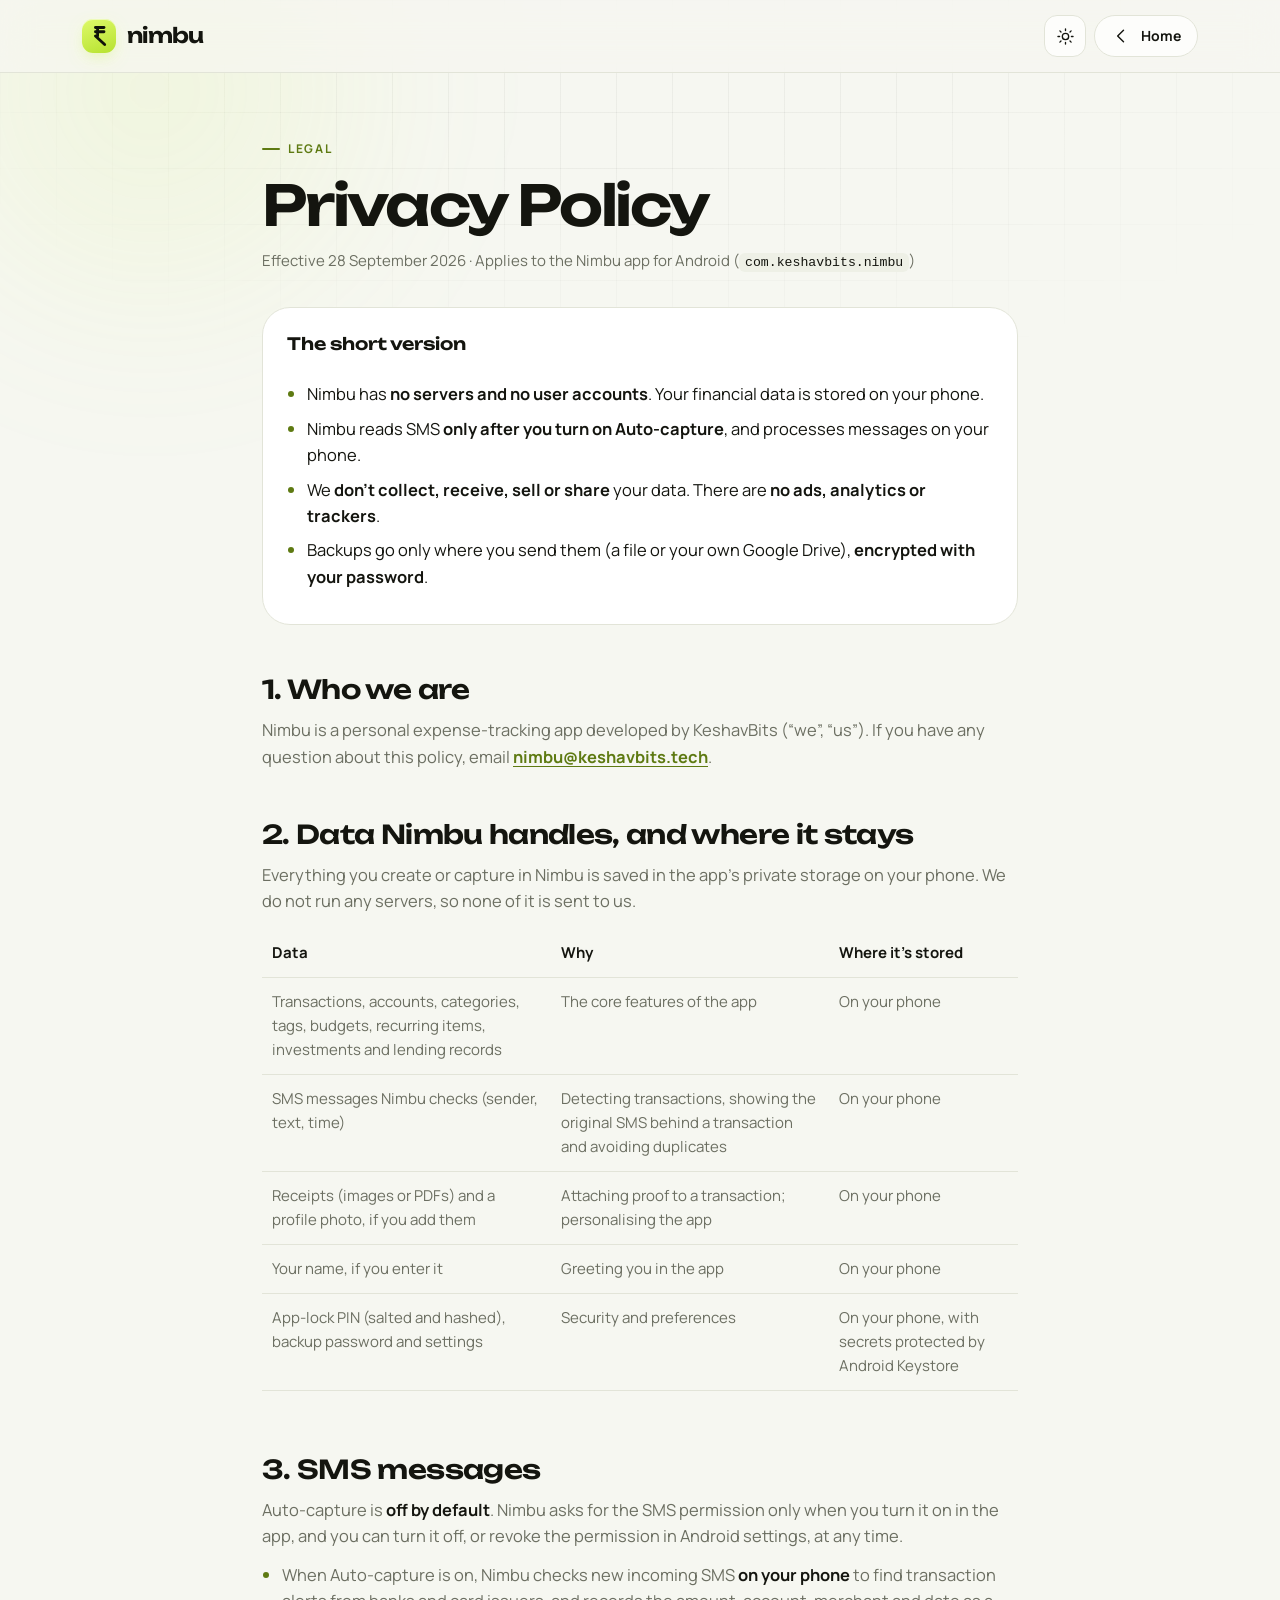
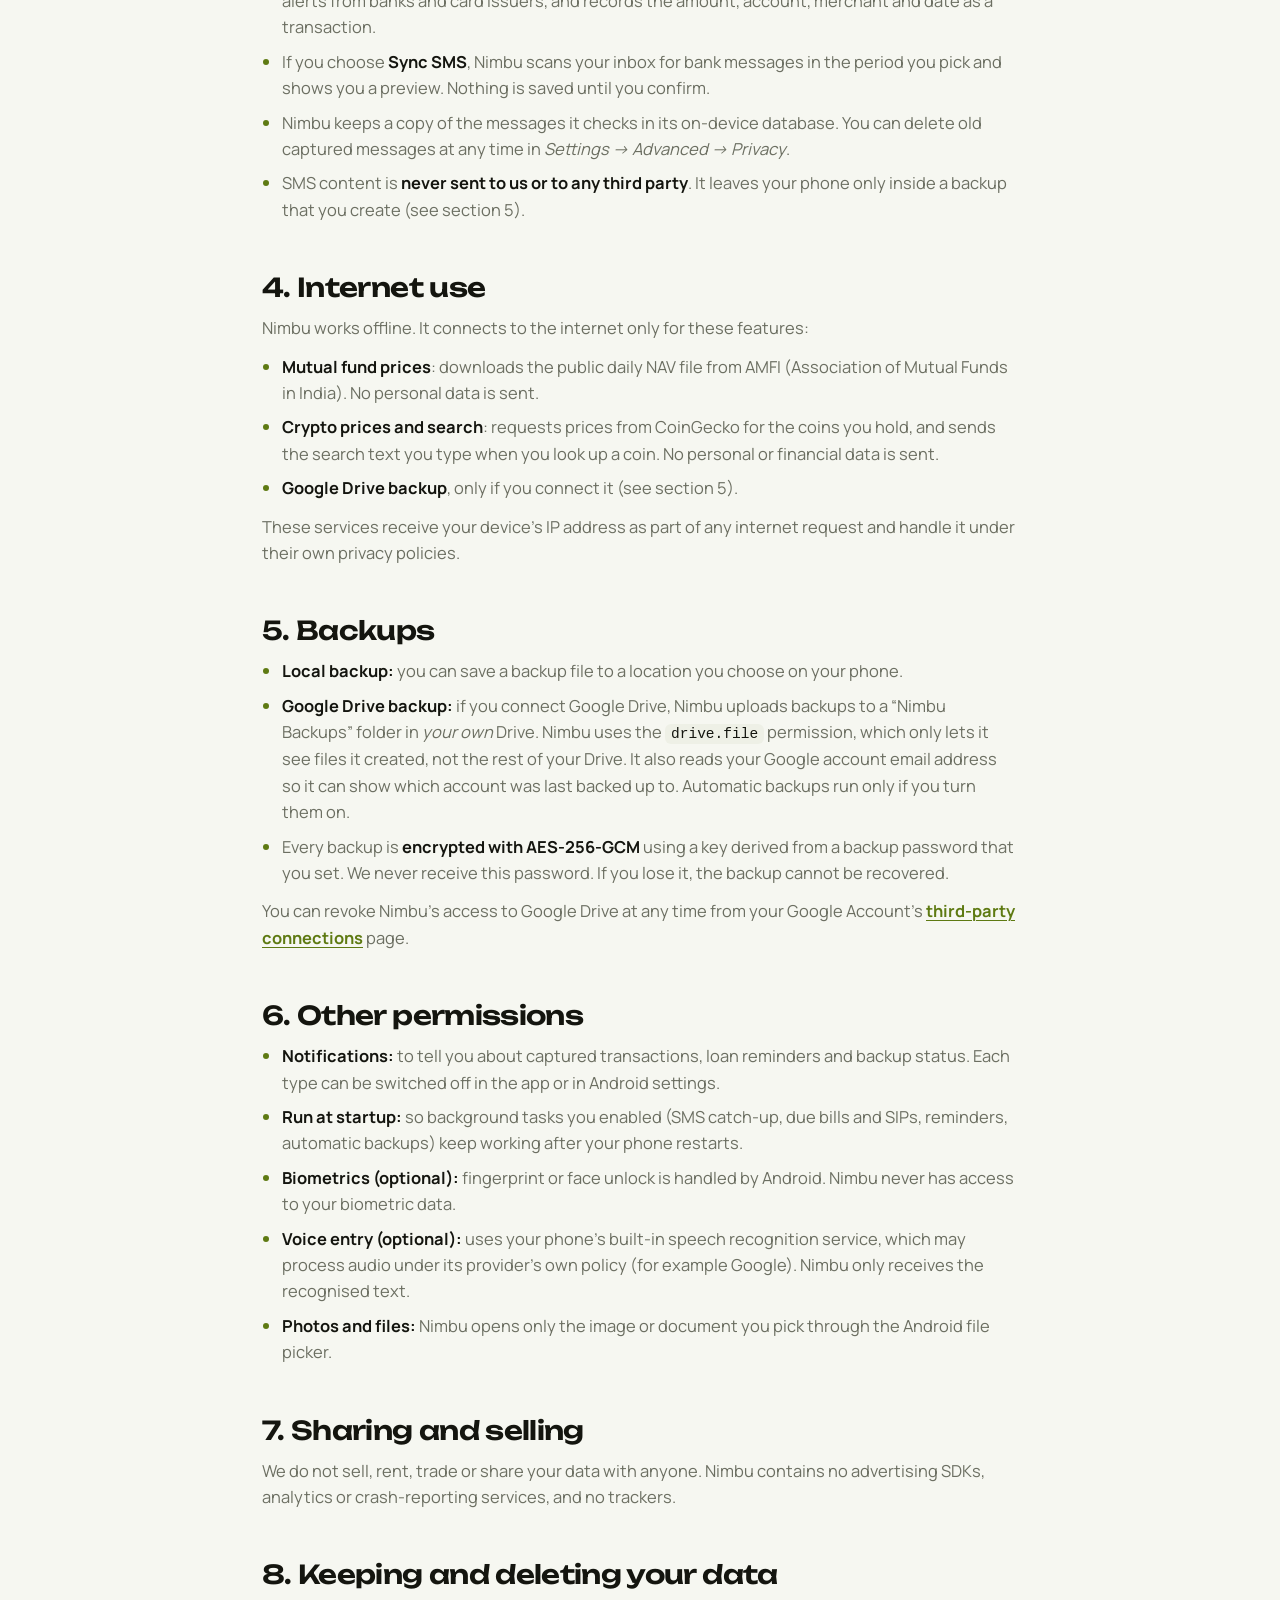
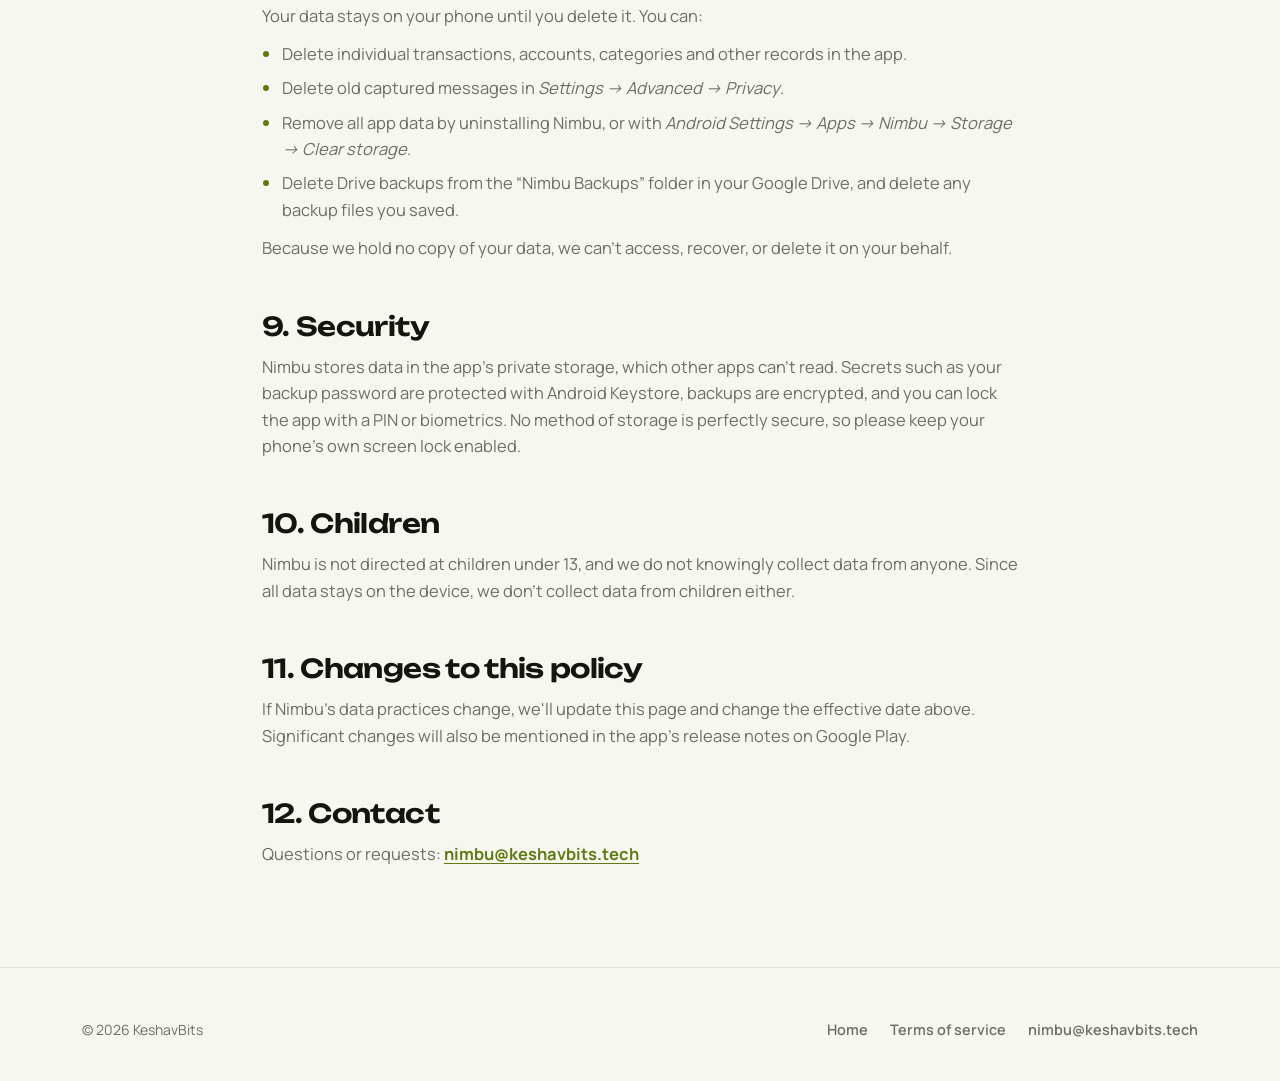
==== commit feb93356: "Add terms of service page Co-Authored-By: Claude Opus 5.5 <noreply@anthropic.com>" ====
--- a/privacy/index.html
+++ b/privacy/index.html
@@ -140,7 +140,7 @@
 <footer class="footer" style="margin-top:60px">
   <div class="wrap footer-inner">
     <p>© 2026 KeshavBits</p>
-    <div class="footer-links"><a href="../">Home</a><a href="mailto:nimbu@keshavbits.tech">nimbu@keshavbits.tech</a></div>
+    <div class="footer-links"><a href="../">Home</a><a href="../terms/">Terms of service</a><a href="mailto:nimbu@keshavbits.tech">nimbu@keshavbits.tech</a></div>
   </div>
 </footer>
 <script>
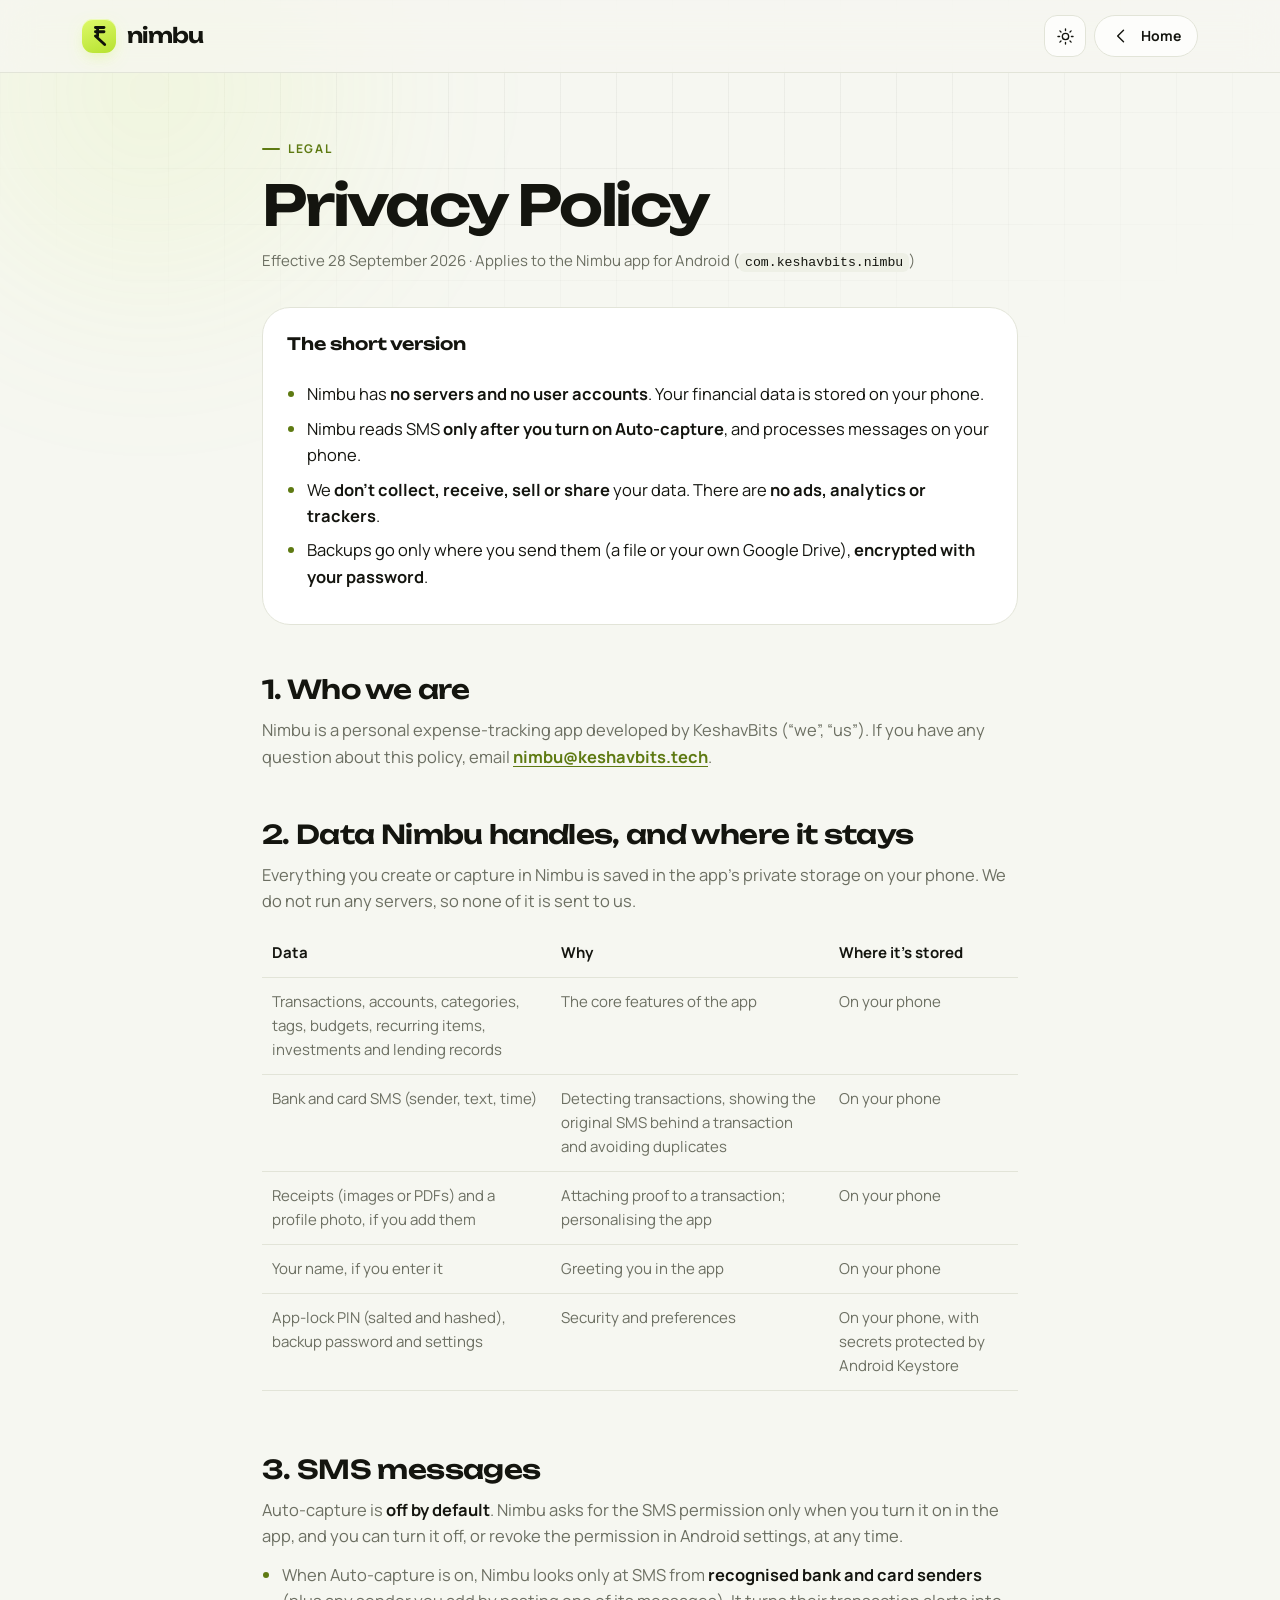
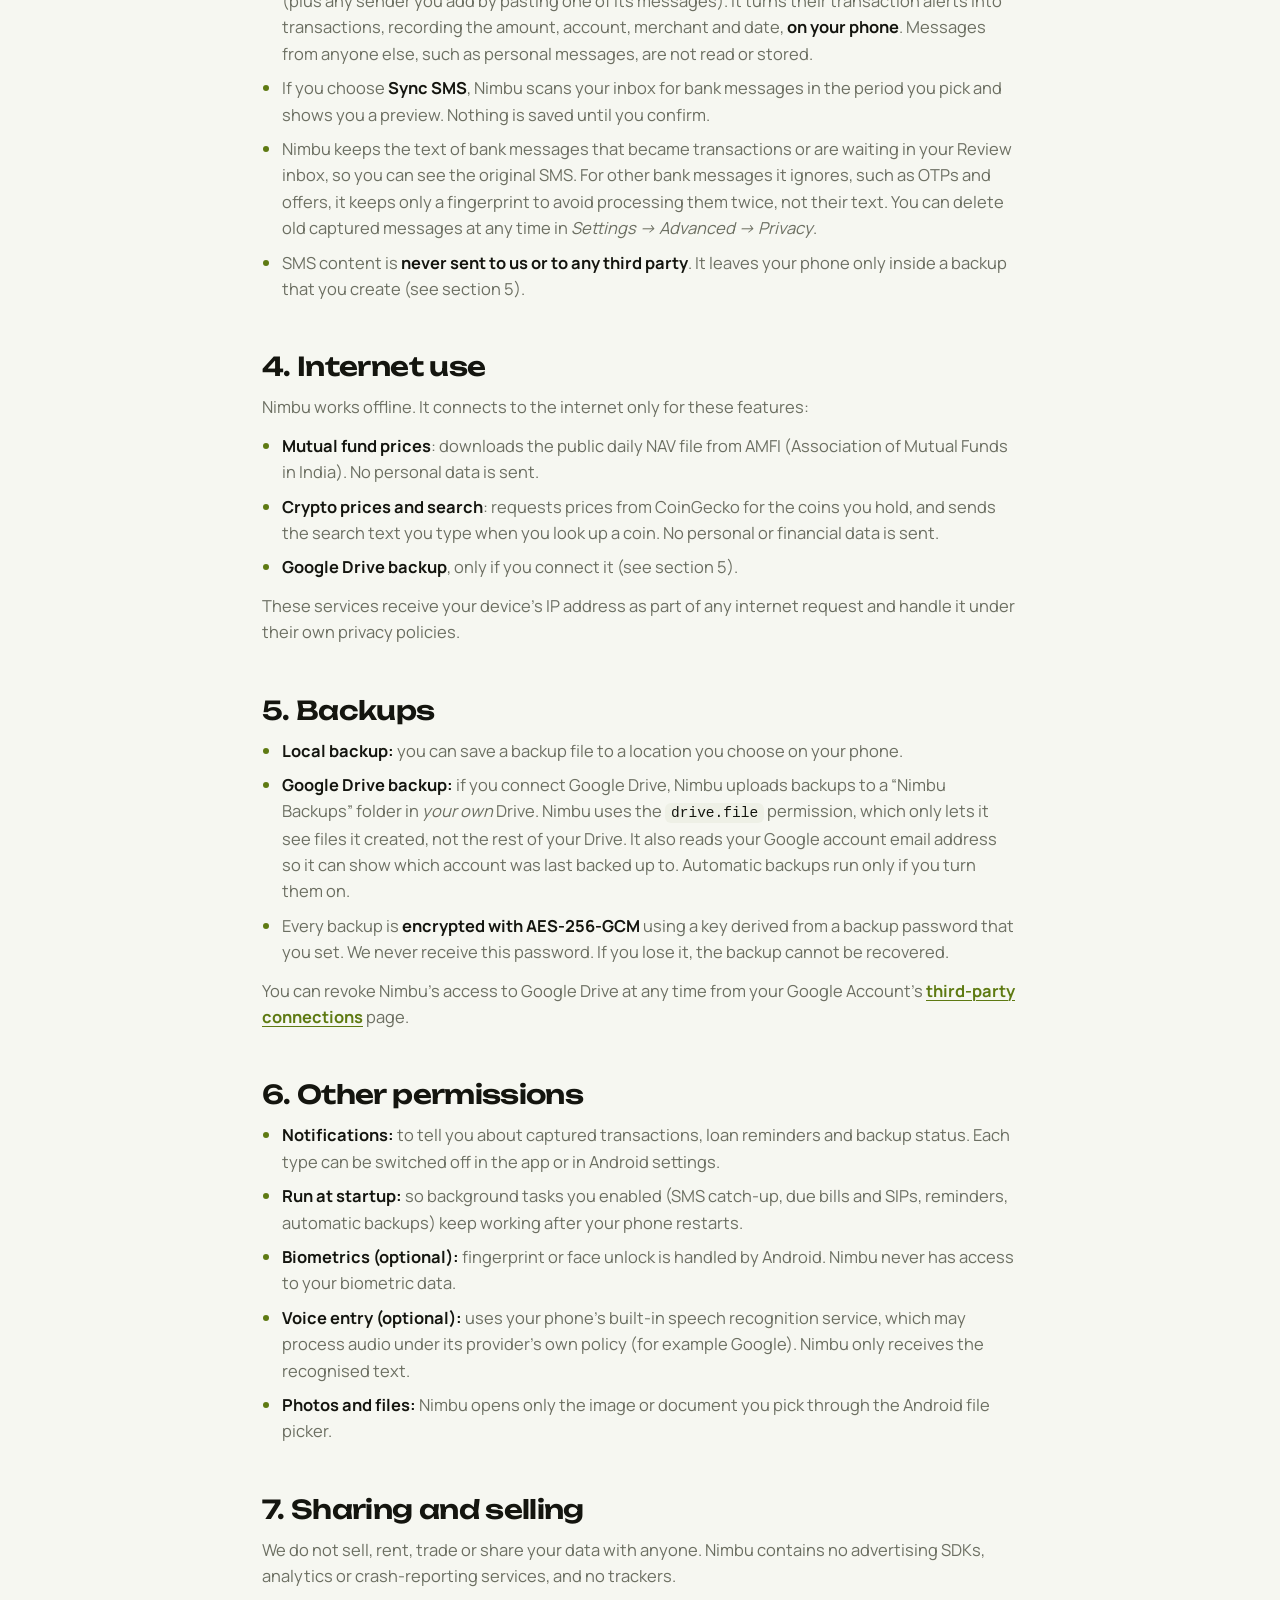
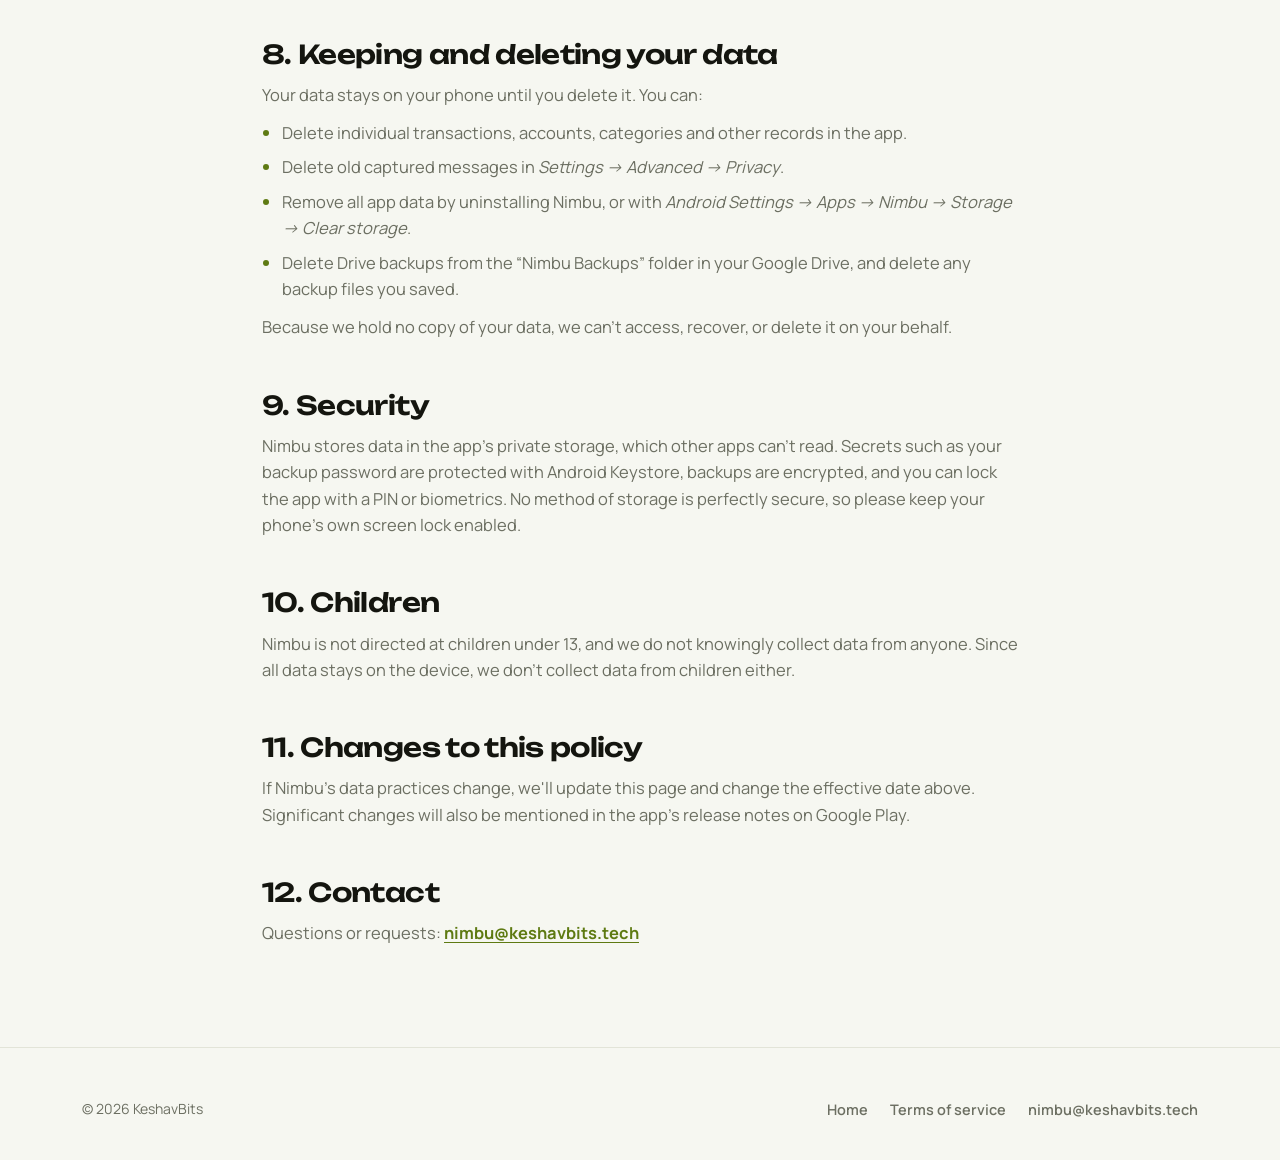
==== commit 563643fe: "Privacy policy: only bank SMS are read or stored Co-Authored-By: Claude Opus 5.5 <noreply@anthropic." ====
--- a/privacy/index.html
+++ b/privacy/index.html
@@ -67,7 +67,7 @@
         <thead><tr><th>Data</th><th>Why</th><th>Where it's stored</th></tr></thead>
         <tbody>
           <tr><td>Transactions, accounts, categories, tags, budgets, recurring items, investments and lending records</td><td>The core features of the app</td><td>On your phone</td></tr>
-          <tr><td>SMS messages Nimbu checks (sender, text, time)</td><td>Detecting transactions, showing the original SMS behind a transaction and avoiding duplicates</td><td>On your phone</td></tr>
+          <tr><td>Bank and card SMS (sender, text, time)</td><td>Detecting transactions, showing the original SMS behind a transaction and avoiding duplicates</td><td>On your phone</td></tr>
           <tr><td>Receipts (images or PDFs) and a profile photo, if you add them</td><td>Attaching proof to a transaction; personalising the app</td><td>On your phone</td></tr>
           <tr><td>Your name, if you enter it</td><td>Greeting you in the app</td><td>On your phone</td></tr>
           <tr><td>App-lock PIN (salted and hashed), backup password and settings</td><td>Security and preferences</td><td>On your phone, with secrets protected by Android Keystore</td></tr>
@@ -78,9 +78,9 @@
     <h2>3. SMS messages</h2>
     <p>Auto-capture is <strong>off by default</strong>. Nimbu asks for the SMS permission only when you turn it on in the app, and you can turn it off, or revoke the permission in Android settings, at any time.</p>
     <ul>
-      <li>When Auto-capture is on, Nimbu checks new incoming SMS <strong>on your phone</strong> to find transaction alerts from banks and card issuers, and records the amount, account, merchant and date as a transaction.</li>
+      <li>When Auto-capture is on, Nimbu looks only at SMS from <strong>recognised bank and card senders</strong> (plus any sender you add by pasting one of its messages). It turns their transaction alerts into transactions, recording the amount, account, merchant and date, <strong>on your phone</strong>. Messages from anyone else, such as personal messages, are not read or stored.</li>
       <li>If you choose <strong>Sync SMS</strong>, Nimbu scans your inbox for bank messages in the period you pick and shows you a preview. Nothing is saved until you confirm.</li>
-      <li>Nimbu keeps a copy of the messages it checks in its on-device database. You can delete old captured messages at any time in <em>Settings → Advanced → Privacy</em>.</li>
+      <li>Nimbu keeps the text of bank messages that became transactions or are waiting in your Review inbox, so you can see the original SMS. For other bank messages it ignores, such as OTPs and offers, it keeps only a fingerprint to avoid processing them twice, not their text. You can delete old captured messages at any time in <em>Settings → Advanced → Privacy</em>.</li>
       <li>SMS content is <strong>never sent to us or to any third party</strong>. It leaves your phone only inside a backup that you create (see section 5).</li>
     </ul>
 
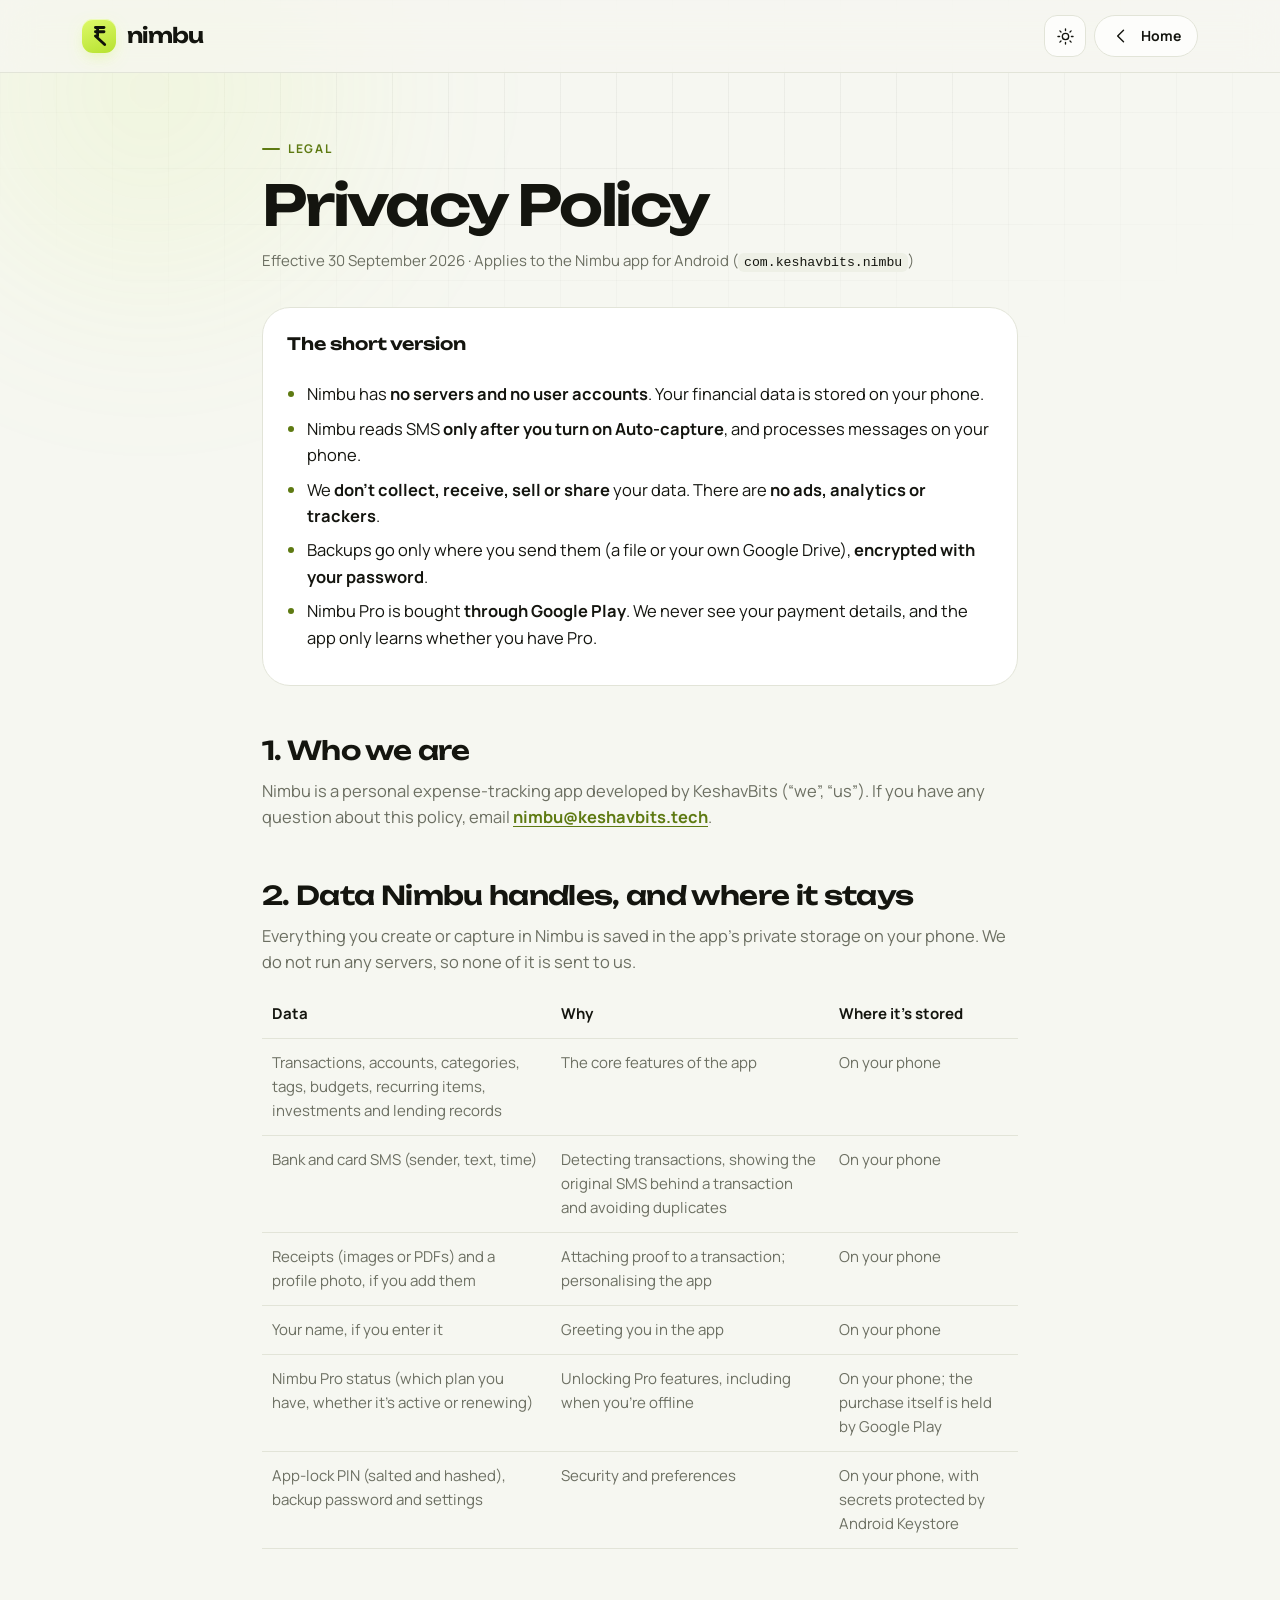
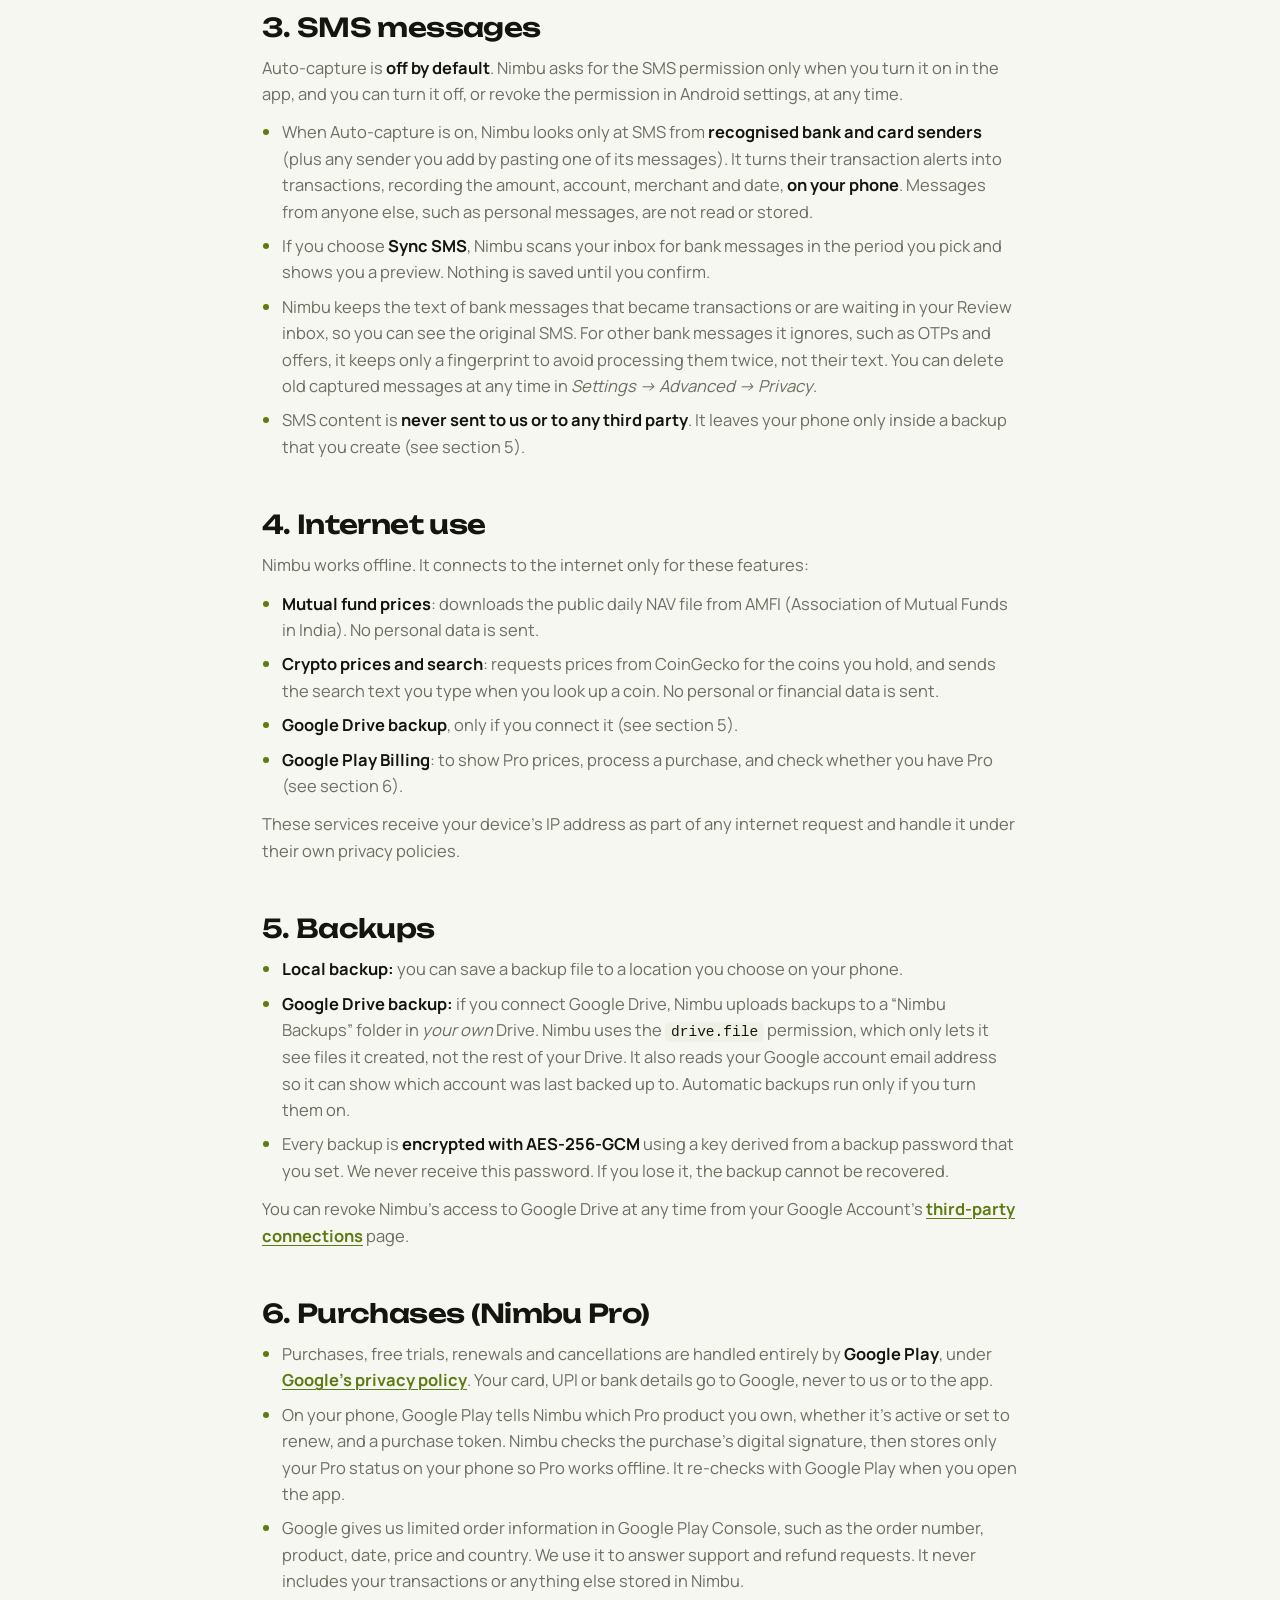
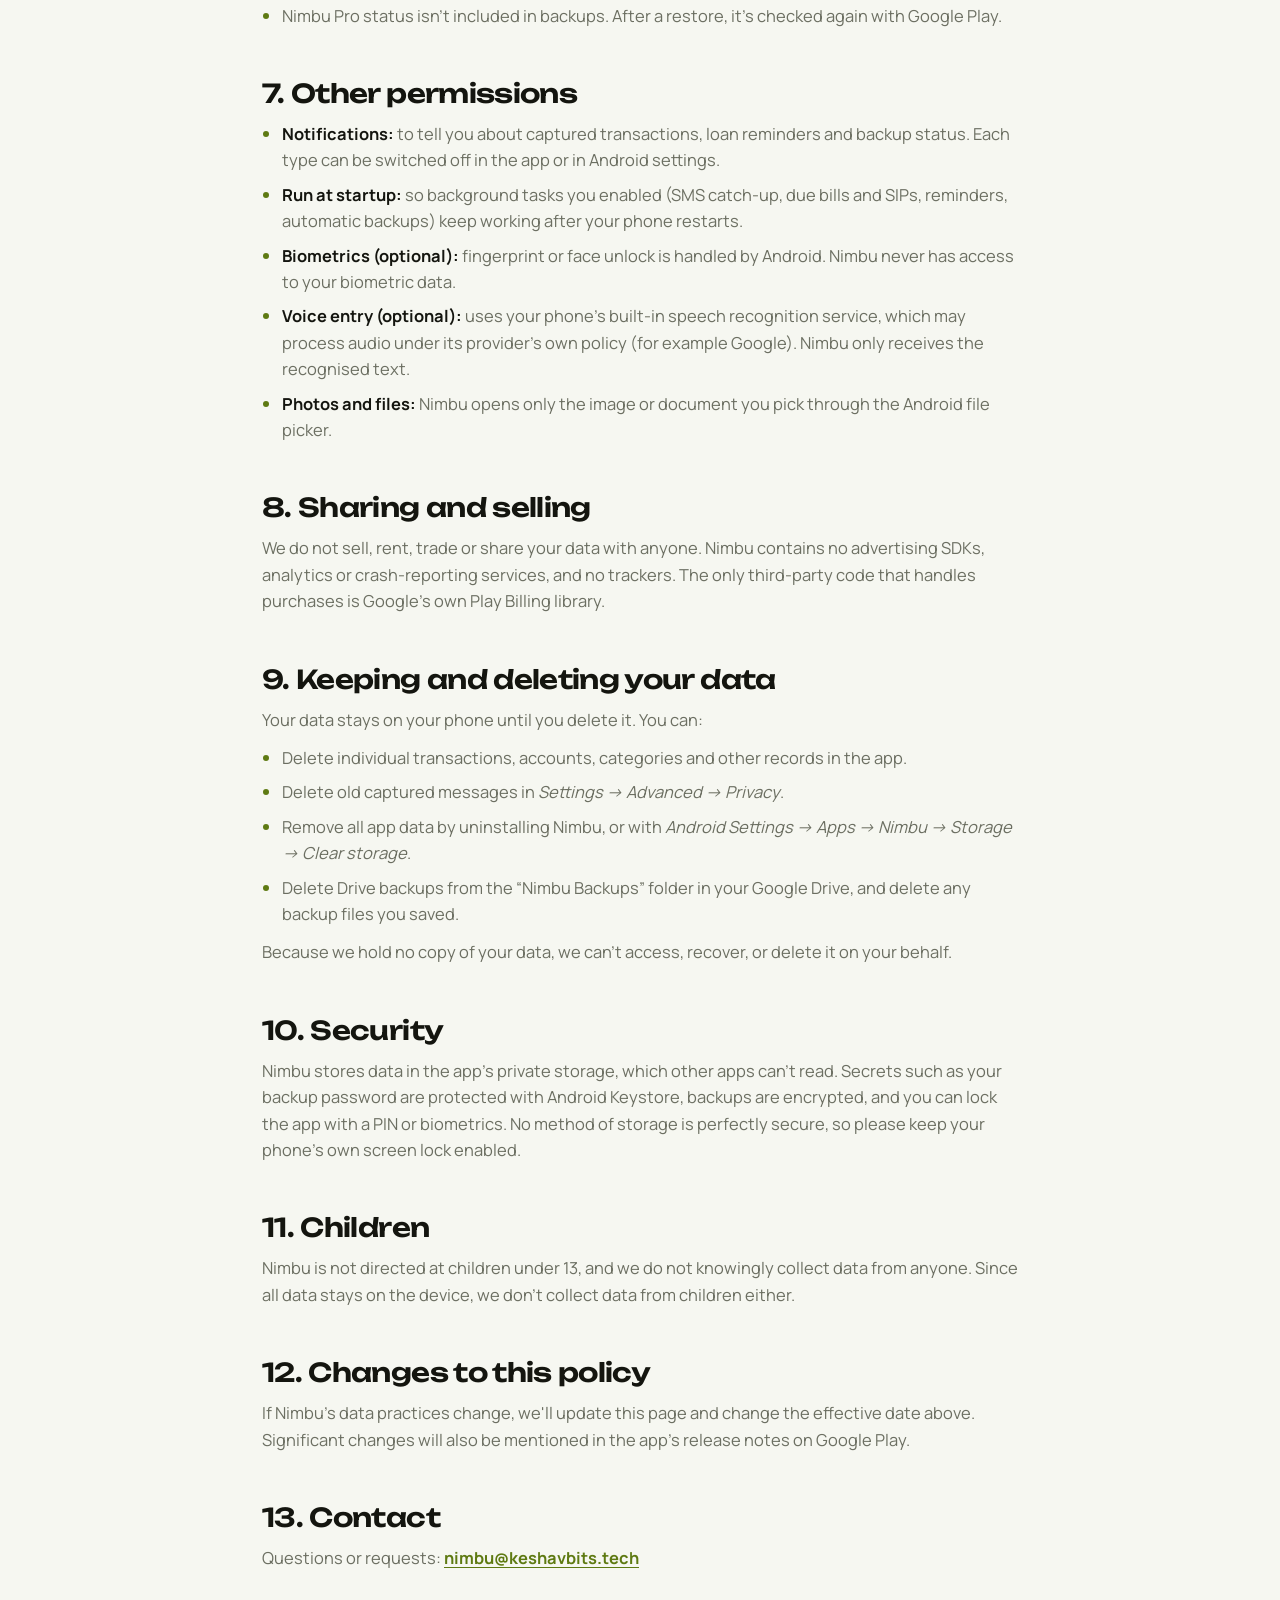
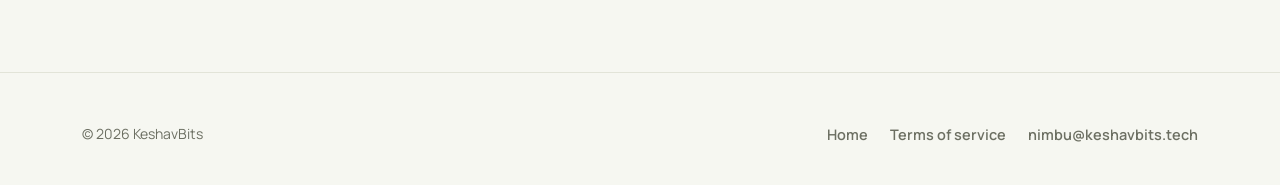
==== commit 153fa977: "Terms and privacy policy: Nimbu Pro subscriptions and purchases Co-Authored-By: Claude Opus 5.5 <nor" ====
--- a/privacy/index.html
+++ b/privacy/index.html
@@ -45,7 +45,7 @@
   <div class="wrap">
     <span class="eyebrow">Legal</span>
     <h1>Privacy Policy</h1>
-    <p class="meta-line">Effective 28 September 2026 · Applies to the Nimbu app for Android (<code>com.keshavbits.nimbu</code>)</p>
+    <p class="meta-line">Effective 30 September 2026 · Applies to the Nimbu app for Android (<code>com.keshavbits.nimbu</code>)</p>
 
     <div class="card summary">
       <strong style="font-family:var(--display);font-weight:600">The short version</strong>
@@ -54,6 +54,7 @@
         <li>Nimbu reads SMS <strong>only after you turn on Auto-capture</strong>, and processes messages on your phone.</li>
         <li>We <strong>don't collect, receive, sell or share</strong> your data. There are <strong>no ads, analytics or trackers</strong>.</li>
         <li>Backups go only where you send them (a file or your own Google Drive), <strong>encrypted with your password</strong>.</li>
+        <li>Nimbu Pro is bought <strong>through Google Play</strong>. We never see your payment details, and the app only learns whether you have Pro.</li>
       </ul>
     </div>
 
@@ -70,6 +71,7 @@
           <tr><td>Bank and card SMS (sender, text, time)</td><td>Detecting transactions, showing the original SMS behind a transaction and avoiding duplicates</td><td>On your phone</td></tr>
           <tr><td>Receipts (images or PDFs) and a profile photo, if you add them</td><td>Attaching proof to a transaction; personalising the app</td><td>On your phone</td></tr>
           <tr><td>Your name, if you enter it</td><td>Greeting you in the app</td><td>On your phone</td></tr>
+          <tr><td>Nimbu Pro status (which plan you have, whether it's active or renewing)</td><td>Unlocking Pro features, including when you're offline</td><td>On your phone; the purchase itself is held by Google Play</td></tr>
           <tr><td>App-lock PIN (salted and hashed), backup password and settings</td><td>Security and preferences</td><td>On your phone, with secrets protected by Android Keystore</td></tr>
         </tbody>
       </table>
@@ -90,6 +92,7 @@
       <li><strong>Mutual fund prices</strong>: downloads the public daily NAV file from AMFI (Association of Mutual Funds in India). No personal data is sent.</li>
       <li><strong>Crypto prices and search</strong>: requests prices from CoinGecko for the coins you hold, and sends the search text you type when you look up a coin. No personal or financial data is sent.</li>
       <li><strong>Google Drive backup</strong>, only if you connect it (see section 5).</li>
+      <li><strong>Google Play Billing</strong>: to show Pro prices, process a purchase, and check whether you have Pro (see section 6).</li>
     </ul>
     <p>These services receive your device's IP address as part of any internet request and handle it under their own privacy policies.</p>
 
@@ -101,7 +104,15 @@
     </ul>
     <p>You can revoke Nimbu's access to Google Drive at any time from your Google Account's <a href="https://myaccount.google.com/connections" rel="noopener">third-party connections</a> page.</p>
 
-    <h2>6. Other permissions</h2>
+    <h2>6. Purchases (Nimbu Pro)</h2>
+    <ul>
+      <li>Purchases, free trials, renewals and cancellations are handled entirely by <strong>Google Play</strong>, under <a href="https://policies.google.com/privacy" rel="noopener">Google's privacy policy</a>. Your card, UPI or bank details go to Google, never to us or to the app.</li>
+      <li>On your phone, Google Play tells Nimbu which Pro product you own, whether it's active or set to renew, and a purchase token. Nimbu checks the purchase's digital signature, then stores only your Pro status on your phone so Pro works offline. It re-checks with Google Play when you open the app.</li>
+      <li>Google gives us limited order information in Google Play Console, such as the order number, product, date, price and country. We use it to answer support and refund requests. It never includes your transactions or anything else stored in Nimbu.</li>
+      <li>Nimbu Pro status isn't included in backups. After a restore, it's checked again with Google Play.</li>
+    </ul>
+
+    <h2>7. Other permissions</h2>
     <ul>
       <li><strong>Notifications:</strong> to tell you about captured transactions, loan reminders and backup status. Each type can be switched off in the app or in Android settings.</li>
       <li><strong>Run at startup:</strong> so background tasks you enabled (SMS catch-up, due bills and SIPs, reminders, automatic backups) keep working after your phone restarts.</li>
@@ -110,10 +121,10 @@
       <li><strong>Photos and files:</strong> Nimbu opens only the image or document you pick through the Android file picker.</li>
     </ul>
 
-    <h2>7. Sharing and selling</h2>
-    <p>We do not sell, rent, trade or share your data with anyone. Nimbu contains no advertising SDKs, analytics or crash-reporting services, and no trackers.</p>
+    <h2>8. Sharing and selling</h2>
+    <p>We do not sell, rent, trade or share your data with anyone. Nimbu contains no advertising SDKs, analytics or crash-reporting services, and no trackers. The only third-party code that handles purchases is Google's own Play Billing library.</p>
 
-    <h2>8. Keeping and deleting your data</h2>
+    <h2>9. Keeping and deleting your data</h2>
     <p>Your data stays on your phone until you delete it. You can:</p>
     <ul>
       <li>Delete individual transactions, accounts, categories and other records in the app.</li>
@@ -123,16 +134,16 @@
     </ul>
     <p>Because we hold no copy of your data, we can't access, recover, or delete it on your behalf.</p>
 
-    <h2>9. Security</h2>
+    <h2>10. Security</h2>
     <p>Nimbu stores data in the app's private storage, which other apps can't read. Secrets such as your backup password are protected with Android Keystore, backups are encrypted, and you can lock the app with a PIN or biometrics. No method of storage is perfectly secure, so please keep your phone's own screen lock enabled.</p>
 
-    <h2>10. Children</h2>
+    <h2>11. Children</h2>
     <p>Nimbu is not directed at children under 13, and we do not knowingly collect data from anyone. Since all data stays on the device, we don't collect data from children either.</p>
 
-    <h2>11. Changes to this policy</h2>
+    <h2>12. Changes to this policy</h2>
     <p>If Nimbu's data practices change, we'll update this page and change the effective date above. Significant changes will also be mentioned in the app's release notes on Google Play.</p>
 
-    <h2>12. Contact</h2>
+    <h2>13. Contact</h2>
     <p>Questions or requests: <a href="mailto:nimbu@keshavbits.tech">nimbu@keshavbits.tech</a></p>
   </div>
 </main>
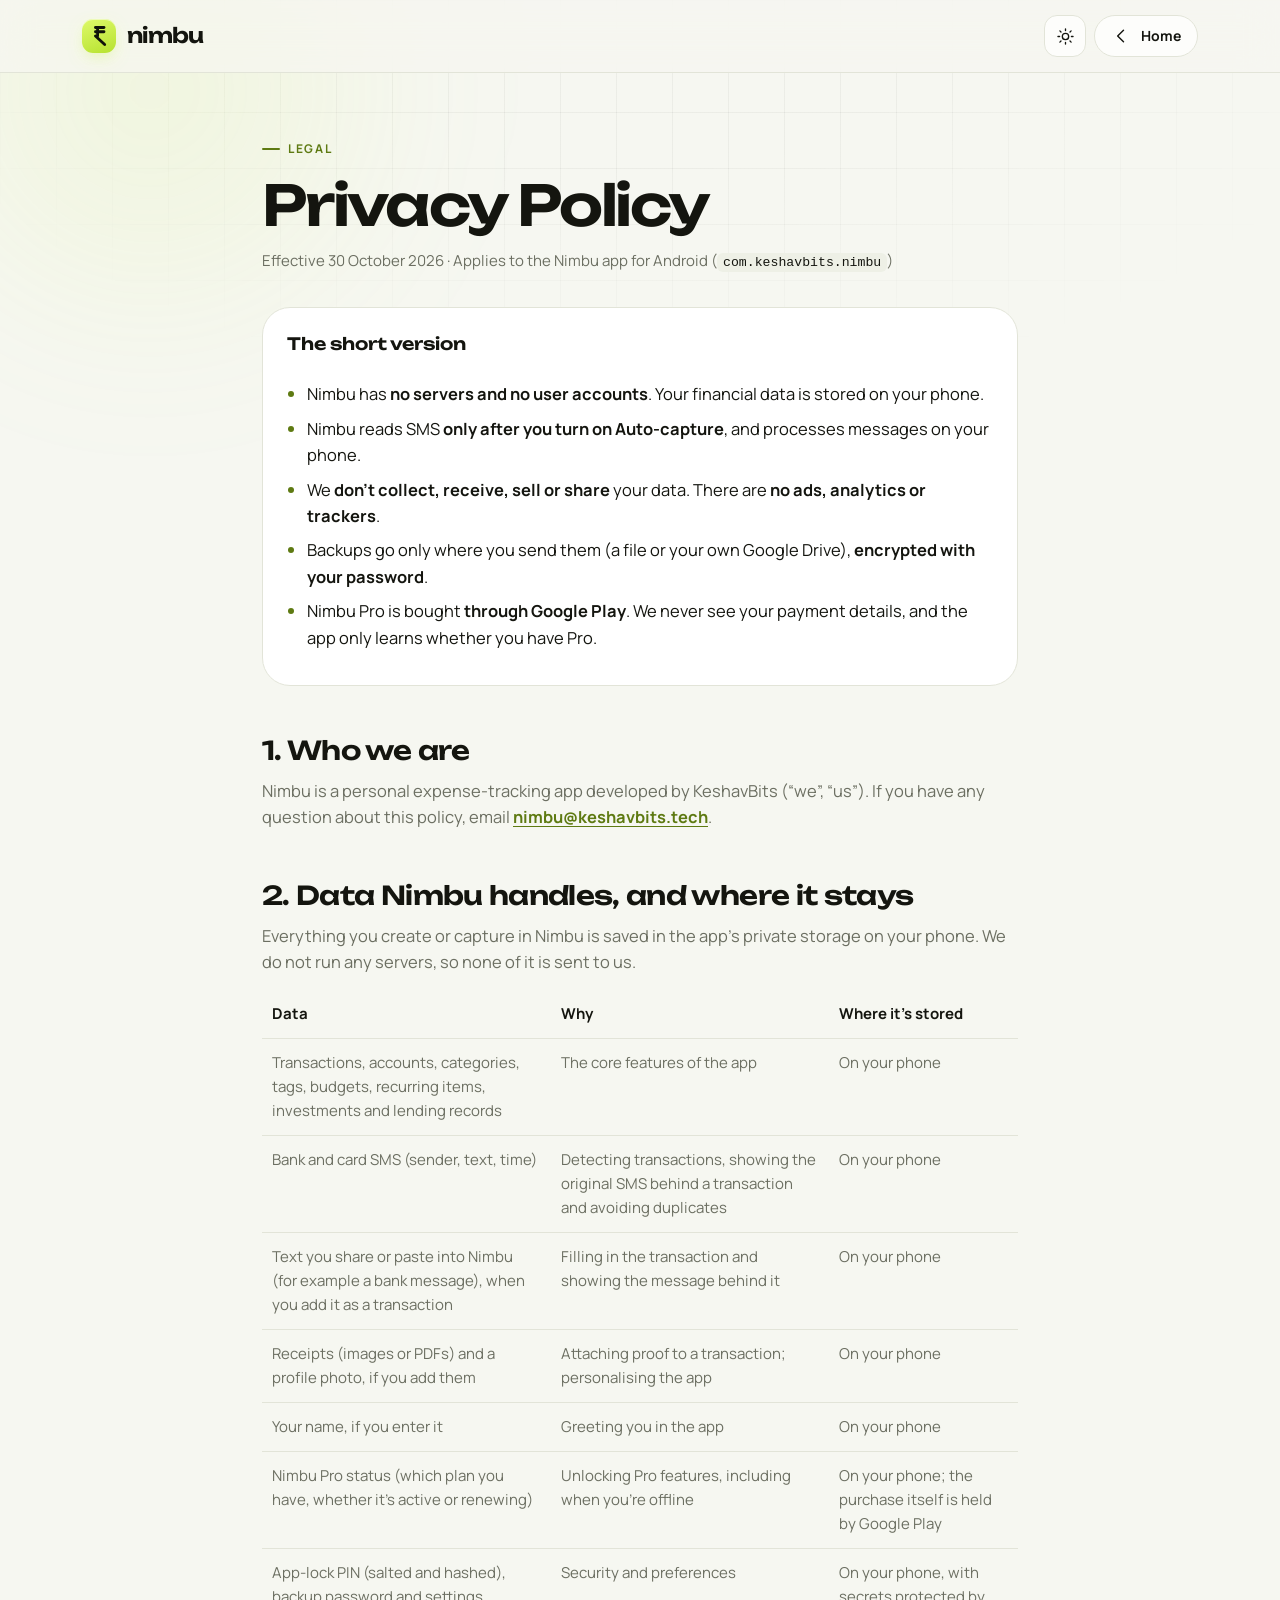
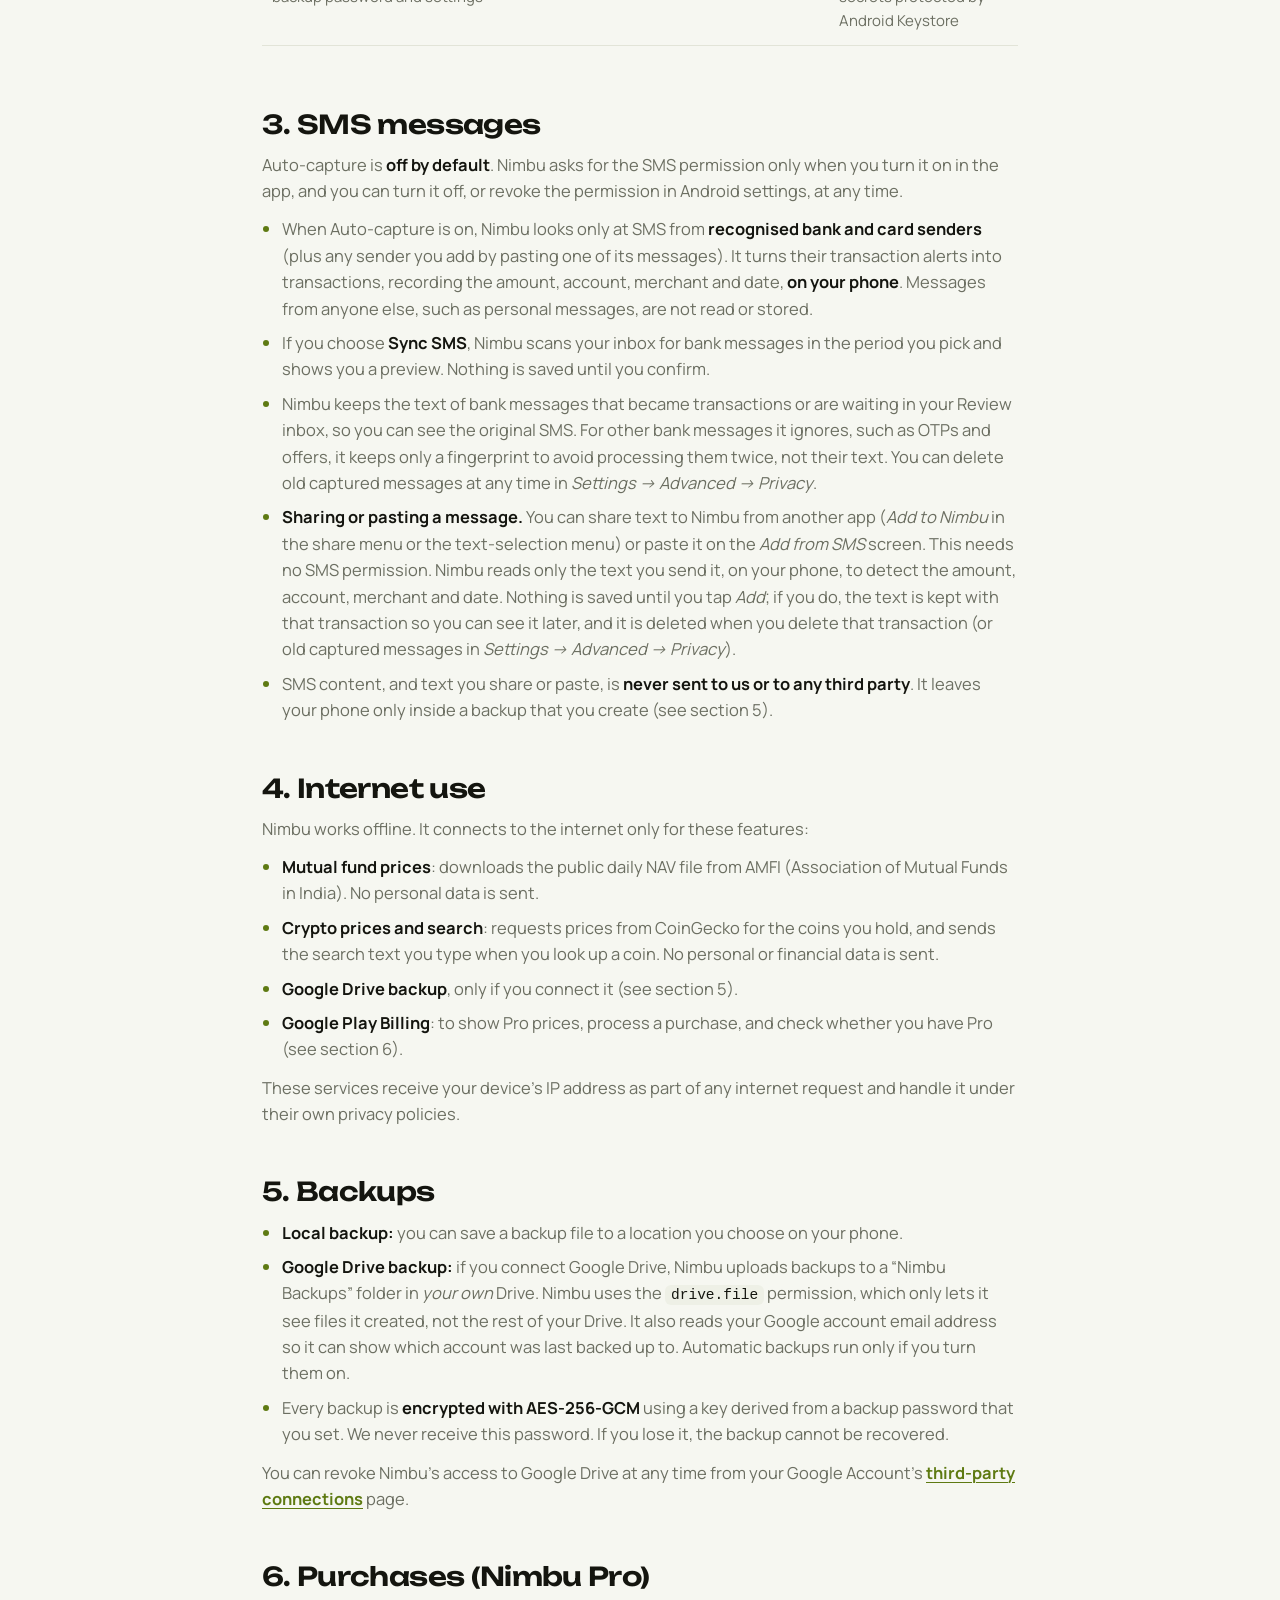
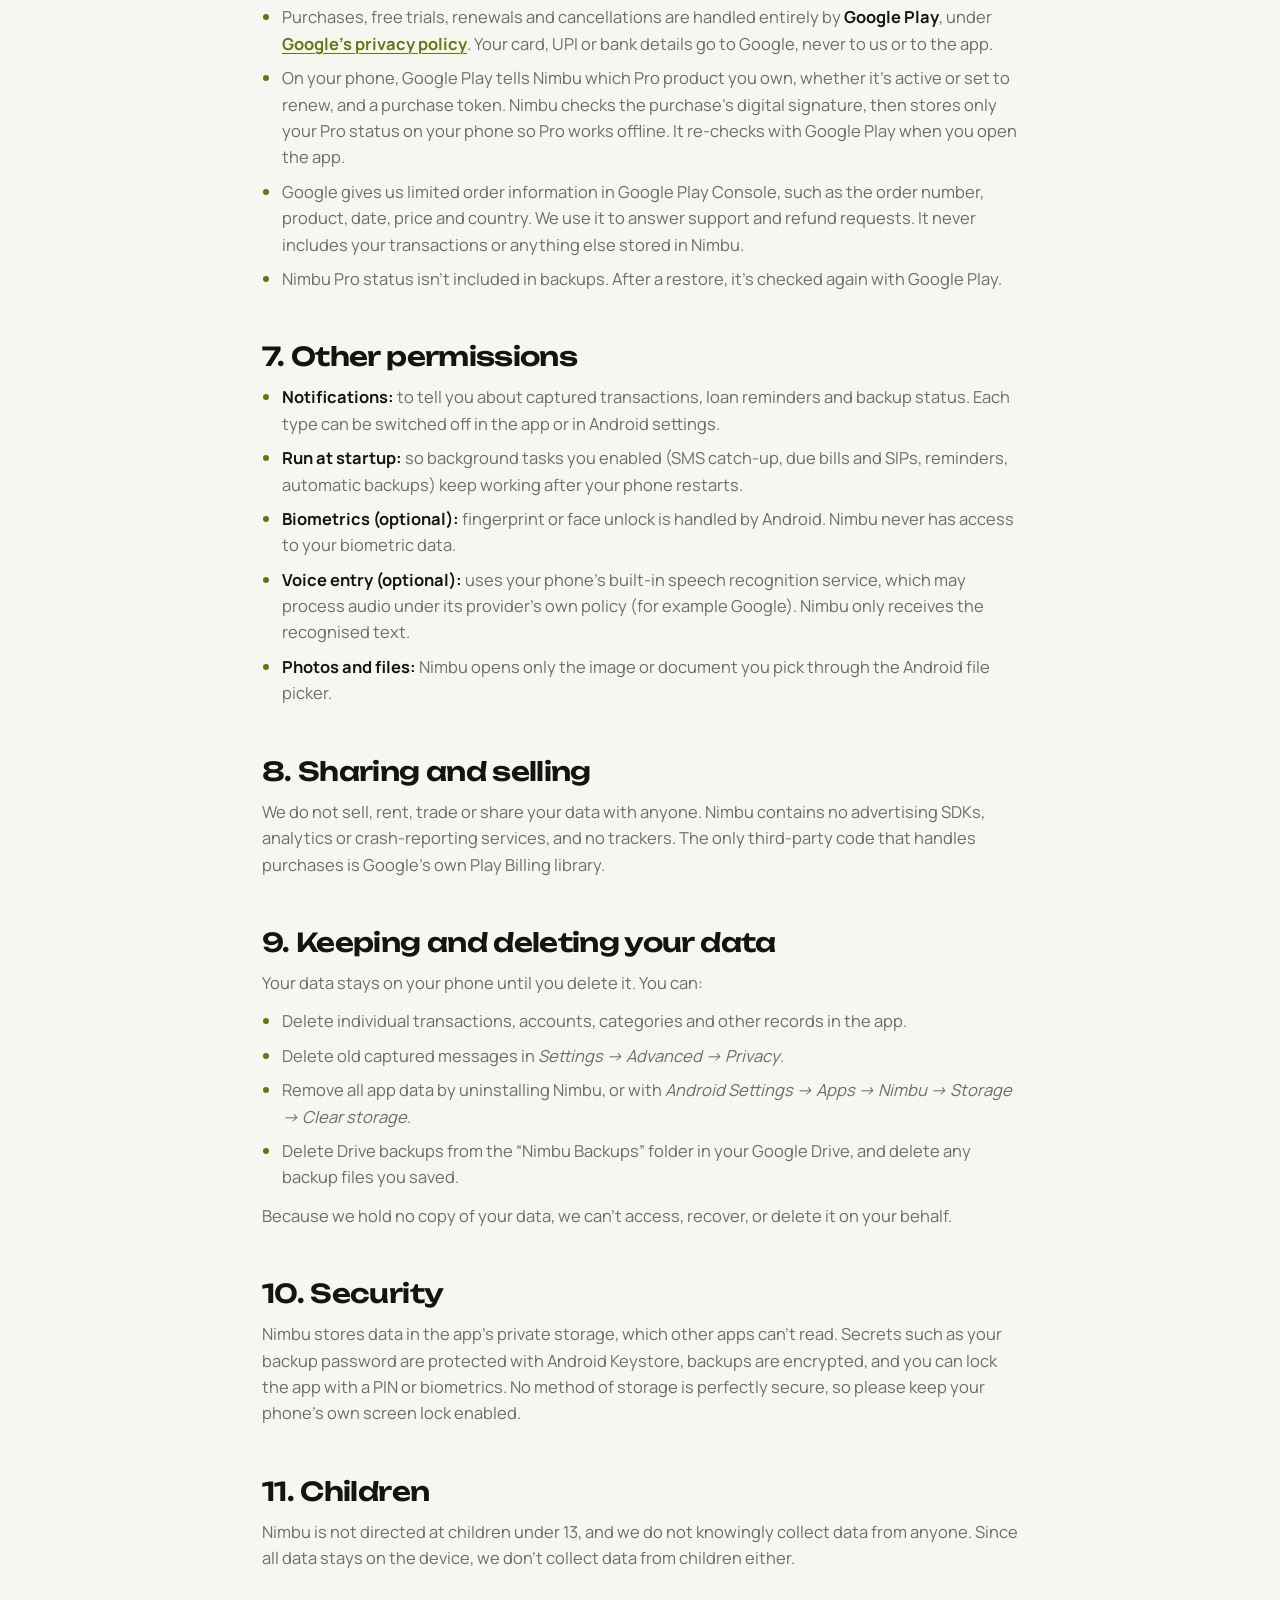
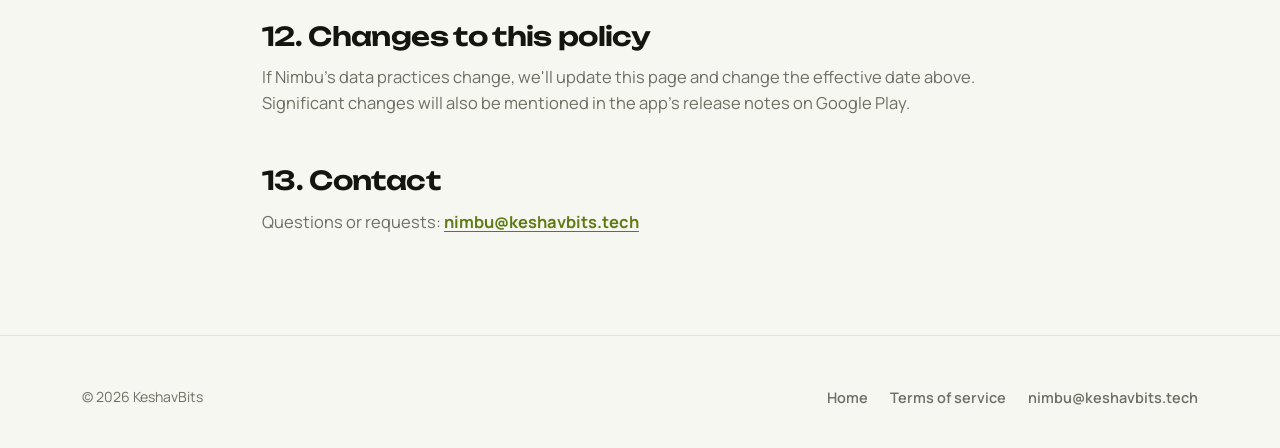
==== commit 150249af: "Privacy policy: text shared or pasted into Nimbu Co-Authored-By: Claude Opus 5.5 <noreply@anthropic." ====
--- a/privacy/index.html
+++ b/privacy/index.html
@@ -45,7 +45,7 @@
   <div class="wrap">
     <span class="eyebrow">Legal</span>
     <h1>Privacy Policy</h1>
-    <p class="meta-line">Effective 30 September 2026 · Applies to the Nimbu app for Android (<code>com.keshavbits.nimbu</code>)</p>
+    <p class="meta-line">Effective 30 October 2026 · Applies to the Nimbu app for Android (<code>com.keshavbits.nimbu</code>)</p>
 
     <div class="card summary">
       <strong style="font-family:var(--display);font-weight:600">The short version</strong>
@@ -69,6 +69,7 @@
         <tbody>
           <tr><td>Transactions, accounts, categories, tags, budgets, recurring items, investments and lending records</td><td>The core features of the app</td><td>On your phone</td></tr>
           <tr><td>Bank and card SMS (sender, text, time)</td><td>Detecting transactions, showing the original SMS behind a transaction and avoiding duplicates</td><td>On your phone</td></tr>
+          <tr><td>Text you share or paste into Nimbu (for example a bank message), when you add it as a transaction</td><td>Filling in the transaction and showing the message behind it</td><td>On your phone</td></tr>
           <tr><td>Receipts (images or PDFs) and a profile photo, if you add them</td><td>Attaching proof to a transaction; personalising the app</td><td>On your phone</td></tr>
           <tr><td>Your name, if you enter it</td><td>Greeting you in the app</td><td>On your phone</td></tr>
           <tr><td>Nimbu Pro status (which plan you have, whether it's active or renewing)</td><td>Unlocking Pro features, including when you're offline</td><td>On your phone; the purchase itself is held by Google Play</td></tr>
@@ -83,7 +84,8 @@
       <li>When Auto-capture is on, Nimbu looks only at SMS from <strong>recognised bank and card senders</strong> (plus any sender you add by pasting one of its messages). It turns their transaction alerts into transactions, recording the amount, account, merchant and date, <strong>on your phone</strong>. Messages from anyone else, such as personal messages, are not read or stored.</li>
       <li>If you choose <strong>Sync SMS</strong>, Nimbu scans your inbox for bank messages in the period you pick and shows you a preview. Nothing is saved until you confirm.</li>
       <li>Nimbu keeps the text of bank messages that became transactions or are waiting in your Review inbox, so you can see the original SMS. For other bank messages it ignores, such as OTPs and offers, it keeps only a fingerprint to avoid processing them twice, not their text. You can delete old captured messages at any time in <em>Settings → Advanced → Privacy</em>.</li>
-      <li>SMS content is <strong>never sent to us or to any third party</strong>. It leaves your phone only inside a backup that you create (see section 5).</li>
+      <li><strong>Sharing or pasting a message.</strong> You can share text to Nimbu from another app (<em>Add to Nimbu</em> in the share menu or the text-selection menu) or paste it on the <em>Add from SMS</em> screen. This needs no SMS permission. Nimbu reads only the text you send it, on your phone, to detect the amount, account, merchant and date. Nothing is saved until you tap <em>Add</em>; if you do, the text is kept with that transaction so you can see it later, and it is deleted when you delete that transaction (or old captured messages in <em>Settings → Advanced → Privacy</em>).</li>
+      <li>SMS content, and text you share or paste, is <strong>never sent to us or to any third party</strong>. It leaves your phone only inside a backup that you create (see section 5).</li>
     </ul>
 
     <h2>4. Internet use</h2>
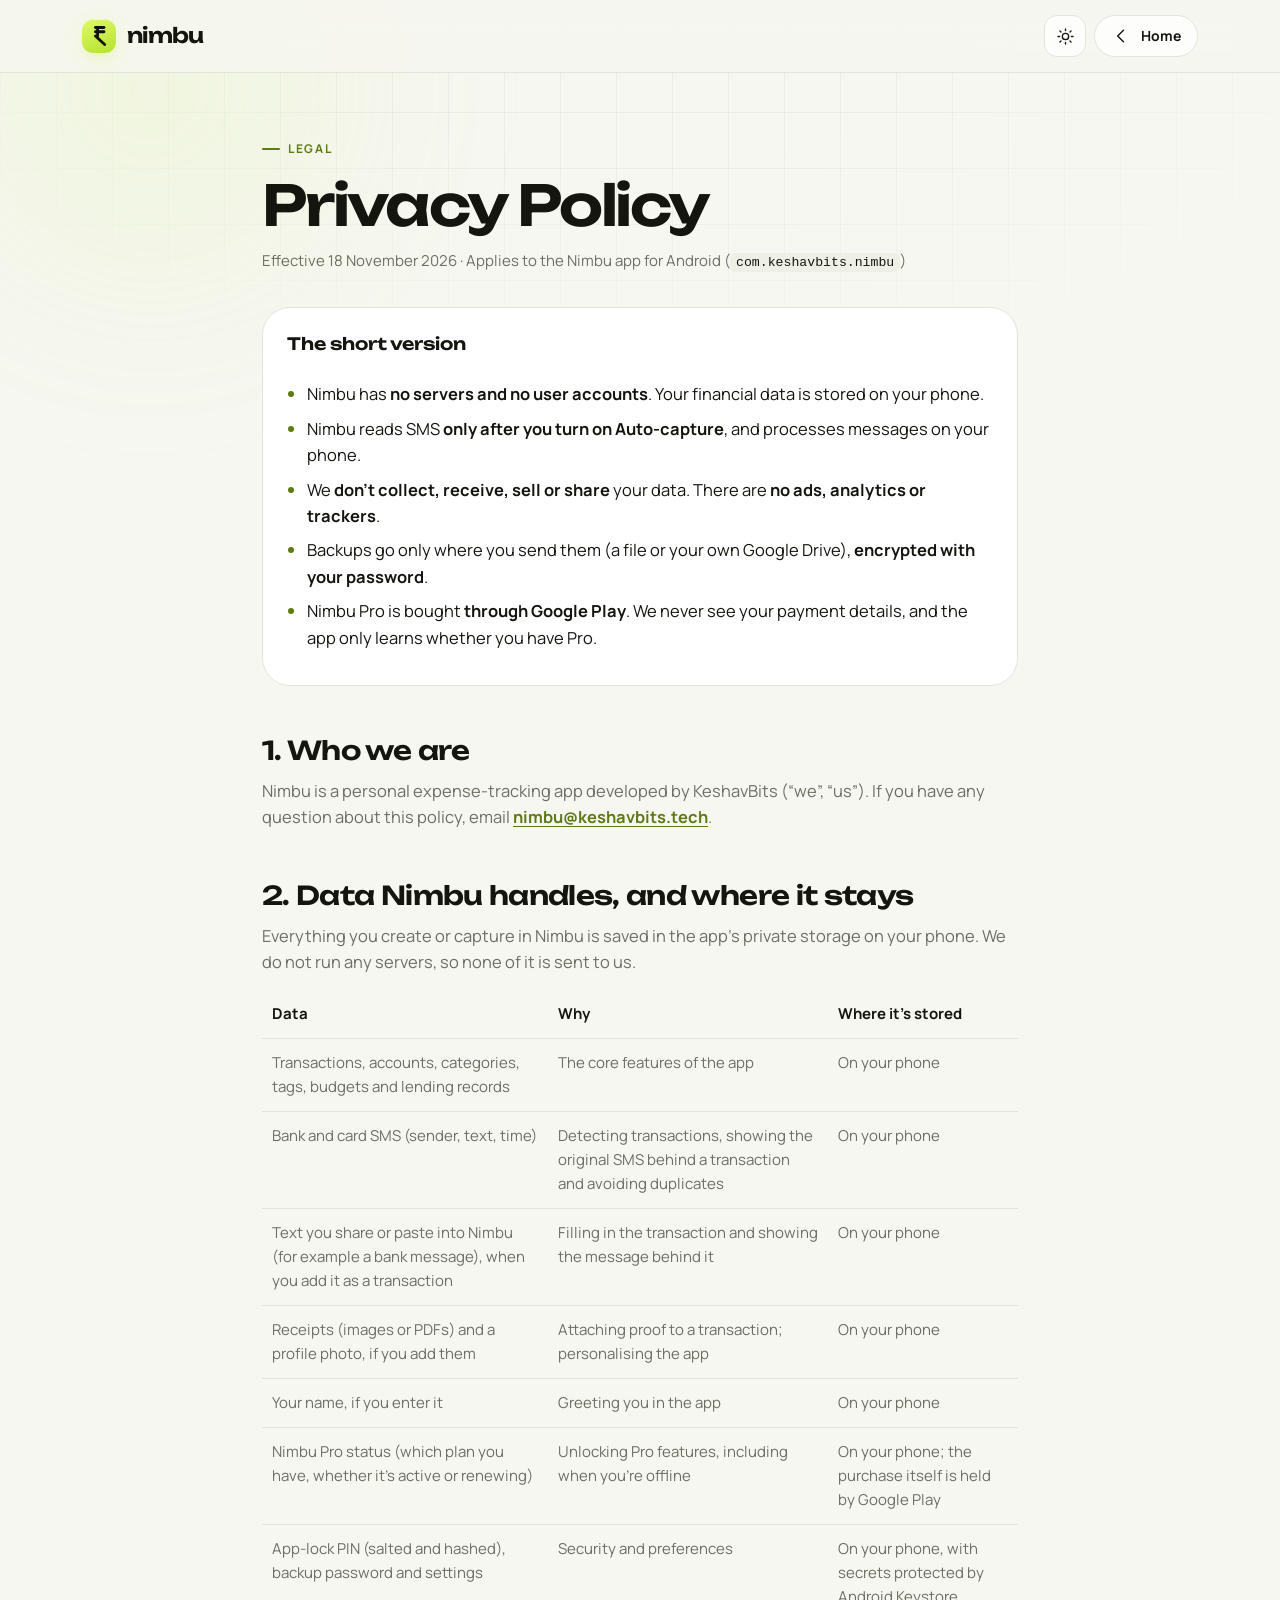
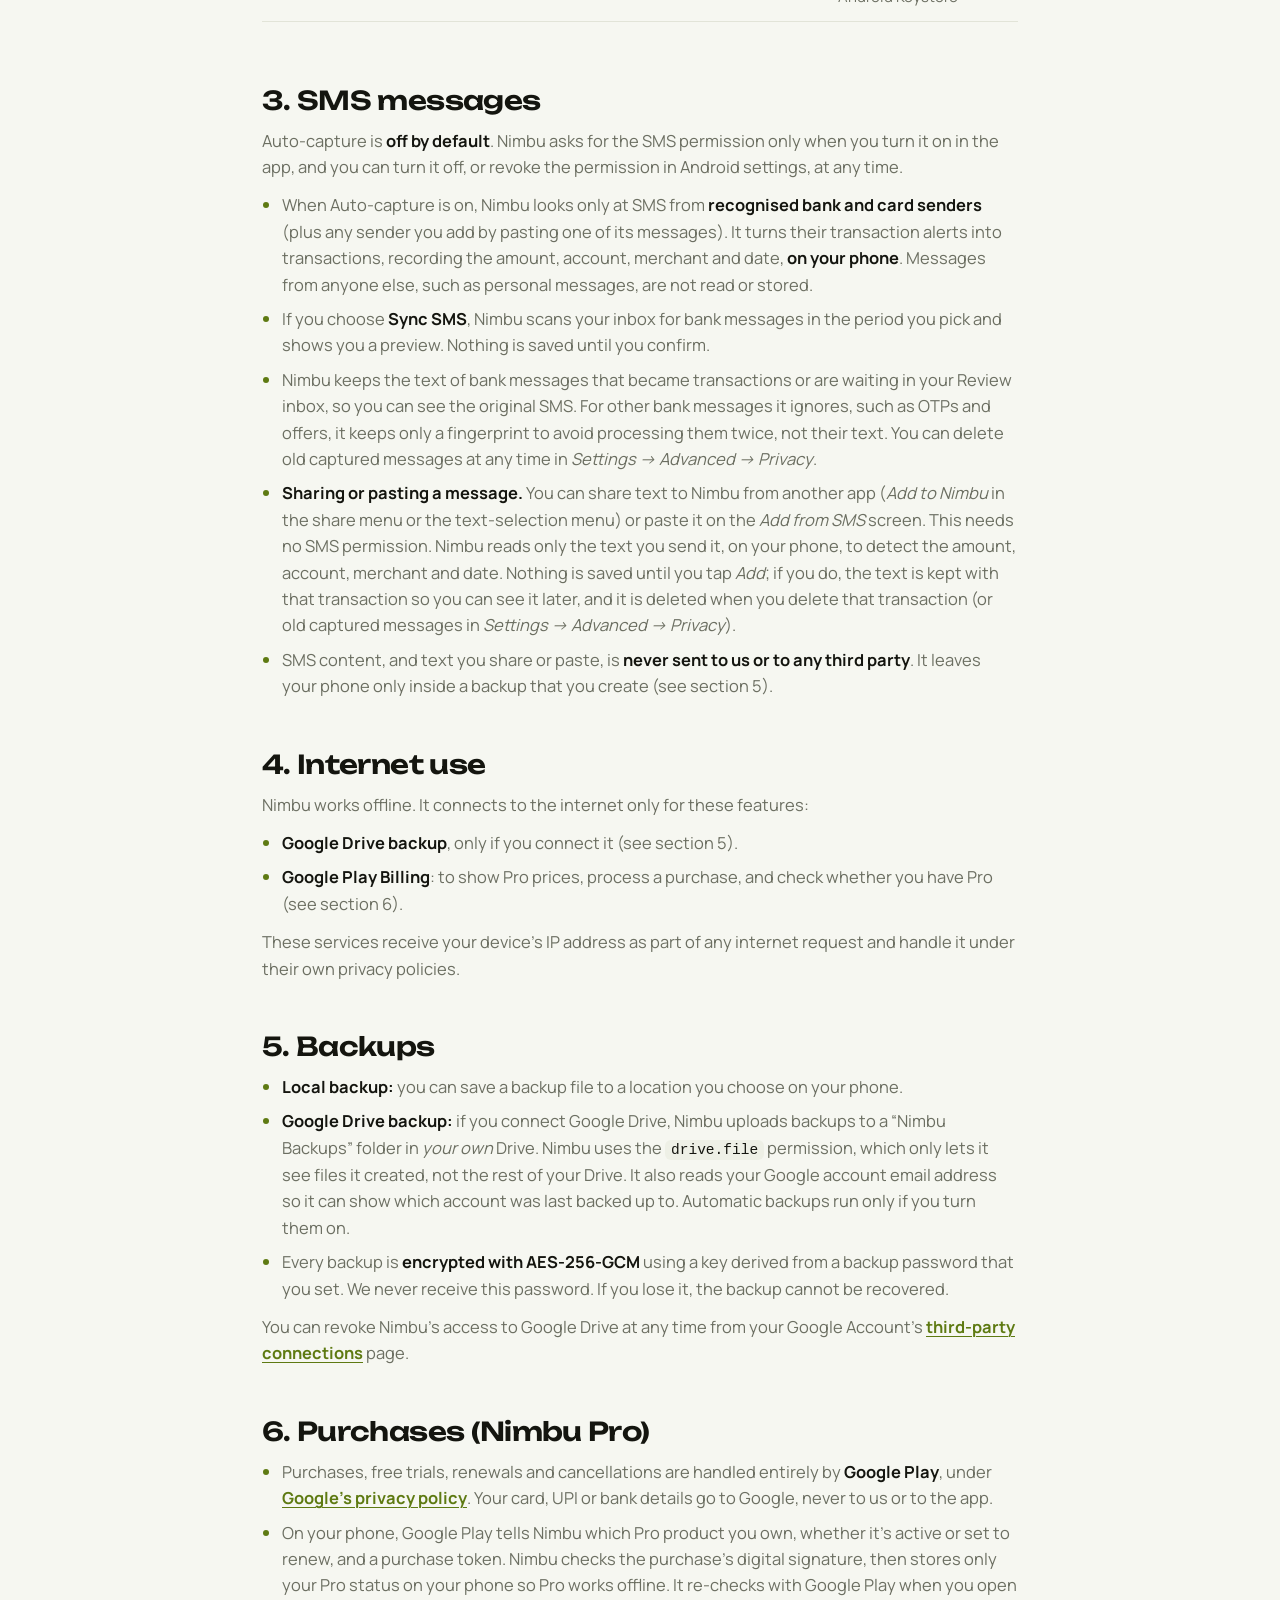
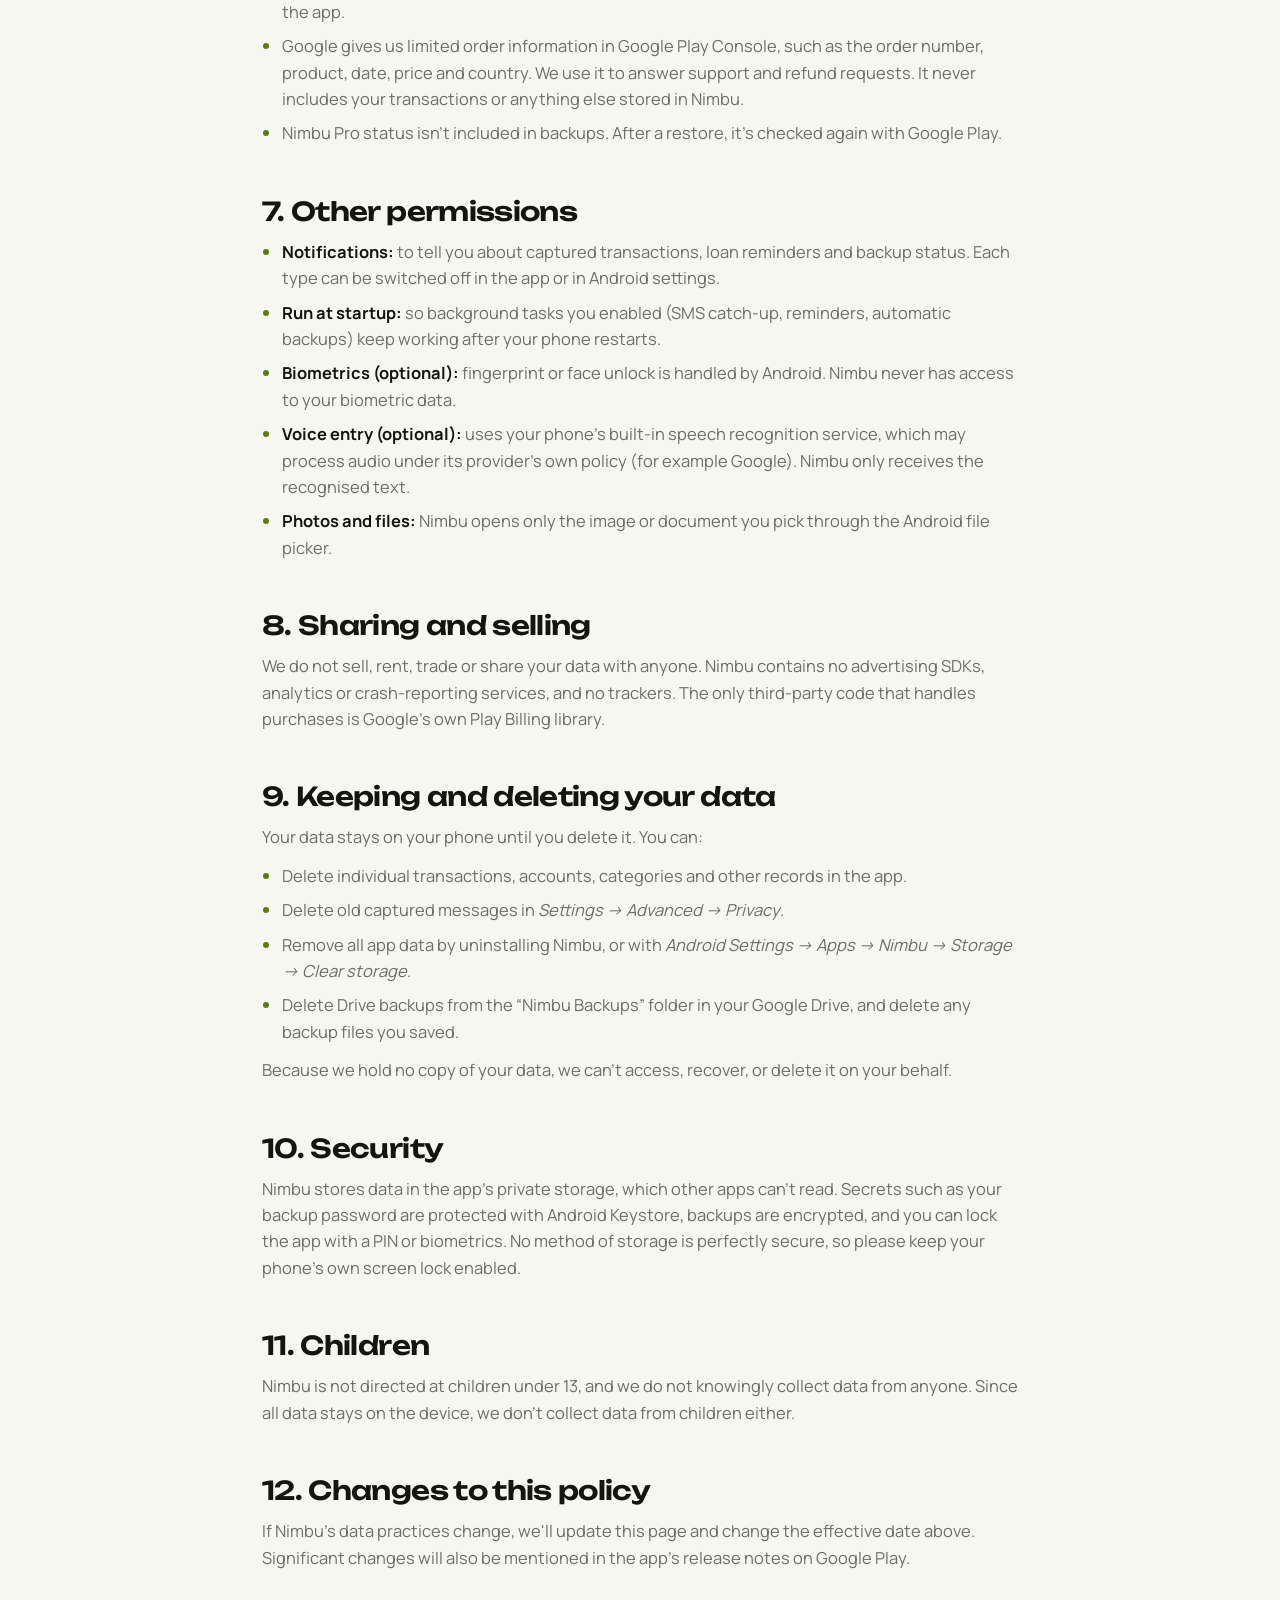
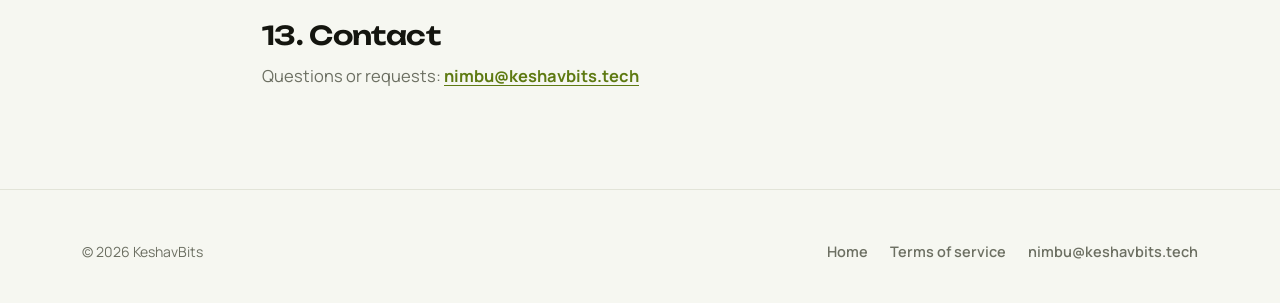
==== commit 7c8f37f1: "Remove recurring and investments from the site, privacy policy and terms Both features are gone from" ====
--- a/privacy/index.html
+++ b/privacy/index.html
@@ -45,7 +45,7 @@
   <div class="wrap">
     <span class="eyebrow">Legal</span>
     <h1>Privacy Policy</h1>
-    <p class="meta-line">Effective 30 October 2026 · Applies to the Nimbu app for Android (<code>com.keshavbits.nimbu</code>)</p>
+    <p class="meta-line">Effective 18 November 2026 · Applies to the Nimbu app for Android (<code>com.keshavbits.nimbu</code>)</p>
 
     <div class="card summary">
       <strong style="font-family:var(--display);font-weight:600">The short version</strong>
@@ -67,7 +67,7 @@
       <table>
         <thead><tr><th>Data</th><th>Why</th><th>Where it's stored</th></tr></thead>
         <tbody>
-          <tr><td>Transactions, accounts, categories, tags, budgets, recurring items, investments and lending records</td><td>The core features of the app</td><td>On your phone</td></tr>
+          <tr><td>Transactions, accounts, categories, tags, budgets and lending records</td><td>The core features of the app</td><td>On your phone</td></tr>
           <tr><td>Bank and card SMS (sender, text, time)</td><td>Detecting transactions, showing the original SMS behind a transaction and avoiding duplicates</td><td>On your phone</td></tr>
           <tr><td>Text you share or paste into Nimbu (for example a bank message), when you add it as a transaction</td><td>Filling in the transaction and showing the message behind it</td><td>On your phone</td></tr>
           <tr><td>Receipts (images or PDFs) and a profile photo, if you add them</td><td>Attaching proof to a transaction; personalising the app</td><td>On your phone</td></tr>
@@ -91,8 +91,6 @@
     <h2>4. Internet use</h2>
     <p>Nimbu works offline. It connects to the internet only for these features:</p>
     <ul>
-      <li><strong>Mutual fund prices</strong>: downloads the public daily NAV file from AMFI (Association of Mutual Funds in India). No personal data is sent.</li>
-      <li><strong>Crypto prices and search</strong>: requests prices from CoinGecko for the coins you hold, and sends the search text you type when you look up a coin. No personal or financial data is sent.</li>
       <li><strong>Google Drive backup</strong>, only if you connect it (see section 5).</li>
       <li><strong>Google Play Billing</strong>: to show Pro prices, process a purchase, and check whether you have Pro (see section 6).</li>
     </ul>
@@ -117,7 +115,7 @@
     <h2>7. Other permissions</h2>
     <ul>
       <li><strong>Notifications:</strong> to tell you about captured transactions, loan reminders and backup status. Each type can be switched off in the app or in Android settings.</li>
-      <li><strong>Run at startup:</strong> so background tasks you enabled (SMS catch-up, due bills and SIPs, reminders, automatic backups) keep working after your phone restarts.</li>
+      <li><strong>Run at startup:</strong> so background tasks you enabled (SMS catch-up, reminders, automatic backups) keep working after your phone restarts.</li>
       <li><strong>Biometrics (optional):</strong> fingerprint or face unlock is handled by Android. Nimbu never has access to your biometric data.</li>
       <li><strong>Voice entry (optional):</strong> uses your phone's built-in speech recognition service, which may process audio under its provider's own policy (for example Google). Nimbu only receives the recognised text.</li>
       <li><strong>Photos and files:</strong> Nimbu opens only the image or document you pick through the Android file picker.</li>
--- a/assets/css/site.css
+++ b/assets/css/site.css
@@ -538,39 +538,6 @@
 .track i { display: block; height: 100%; width: 0; border-radius: inherit; background: var(--c, var(--lime)); transition: width 1.4s var(--ease); transition-delay: var(--delay, 0s); box-shadow: 0 0 14px -2px var(--c, var(--lime)); }
 .in .track i { width: var(--w); }
 
-/* recurring list */
-.rec { display: grid; gap: 2px; border-radius: 18px; background: var(--bg-2); border: 1px solid var(--line); padding: 6px 12px; }
-.rec-row { display: flex; align-items: center; gap: 12px; padding: 9px 0; border-bottom: 1px solid var(--line); }
-.rec-row:last-child { border: 0; }
-.rec-row .meta { flex: 1; min-width: 0; }
-.rec-row b { display: block; font-size: 14px; }
-.rec-row small { color: var(--muted); font-size: 12px; }
-.rec-row .amt { font-family: var(--display); font-weight: 600; font-size: 13.5px; }
-.due-chip { font-size: 10.5px; font-weight: 800; padding: 2px 7px; border-radius: 6px; background: color-mix(in srgb, var(--amber) 18%, transparent); color: color-mix(in srgb, var(--amber) 75%, var(--text)); margin-left: 6px; }
-
-/* investments visual */
-.inv { display: grid; grid-template-columns: 1.1fr 1fr; gap: 16px; align-items: stretch; }
-.inv-chart { border-radius: 18px; background: var(--bg-2); border: 1px solid var(--line); padding: 16px; display: grid; gap: 4px; align-content: start; }
-.inv-chart small { color: var(--muted); font-size: 12px; font-weight: 700; letter-spacing: .06em; text-transform: uppercase; }
-.inv-chart strong { font-family: var(--display); font-size: 26px; font-weight: 600; letter-spacing: -.03em; }
-.inv-chart .gain { color: var(--income); font-weight: 800; font-size: 13px; }
-.inv-chart svg { width: 100%; height: 110px; margin-top: 8px; overflow: visible; }
-.inv-line { fill: none; stroke: var(--lime); stroke-width: 2.4; stroke-linecap: round; stroke-linejoin: round; stroke-dasharray: 1; stroke-dashoffset: 1; transition: stroke-dashoffset 2s var(--ease); }
-.inv-area { fill: url(#invGrad); opacity: 0; transition: opacity 1.2s .8s var(--ease); }
-.in .inv-line { stroke-dashoffset: 0; }
-.in .inv-area { opacity: 1; }
-.holdings { display: grid; gap: 8px; }
-.hold { display: flex; align-items: center; gap: 12px; padding: 10px 12px; border-radius: 16px; background: var(--bg-2); border: 1px solid var(--line); }
-.hold .meta { flex: 1; min-width: 0; }
-.hold b { display: block; font-size: 13.5px; white-space: nowrap; overflow: hidden; text-overflow: ellipsis; }
-.hold small { color: var(--muted); font-size: 11.5px; }
-.hold .amt { text-align: right; font-family: var(--display); font-weight: 600; font-size: 13px; }
-.hold .amt small { display: block; font-family: var(--body); font-weight: 700; color: var(--income); }
-.src { display: inline-block; font-size: 9.5px; font-weight: 800; letter-spacing: .06em; padding: 2px 6px; border-radius: 5px; margin-left: 5px; vertical-align: 1px; }
-.src-nav { background: color-mix(in srgb, var(--lime) 16%, transparent); color: var(--lime-text); }
-.src-live { background: color-mix(in srgb, var(--blue) 18%, transparent); color: color-mix(in srgb, var(--blue) 75%, var(--text)); }
-.src-man { background: var(--surface-2); color: var(--muted); }
-
 /* lending visual */
 .lend { display: grid; gap: 10px; }
 .lend-card { display: flex; align-items: center; gap: 12px; border-radius: 18px; background: var(--bg-2); border: 1px solid var(--line); padding: 14px; }
@@ -784,7 +751,6 @@
   .bento { grid-template-columns: 1fr; }
   .feat.wide-md { grid-column: span 1; }
   .feat { padding: 22px; min-height: 0; }
-  .inv { grid-template-columns: 1fr; }
   .donut-wrap { grid-template-columns: 1fr; justify-items: center; }
   .donut-wrap svg { max-width: 190px; }
   .cat-list { width: 100%; }
